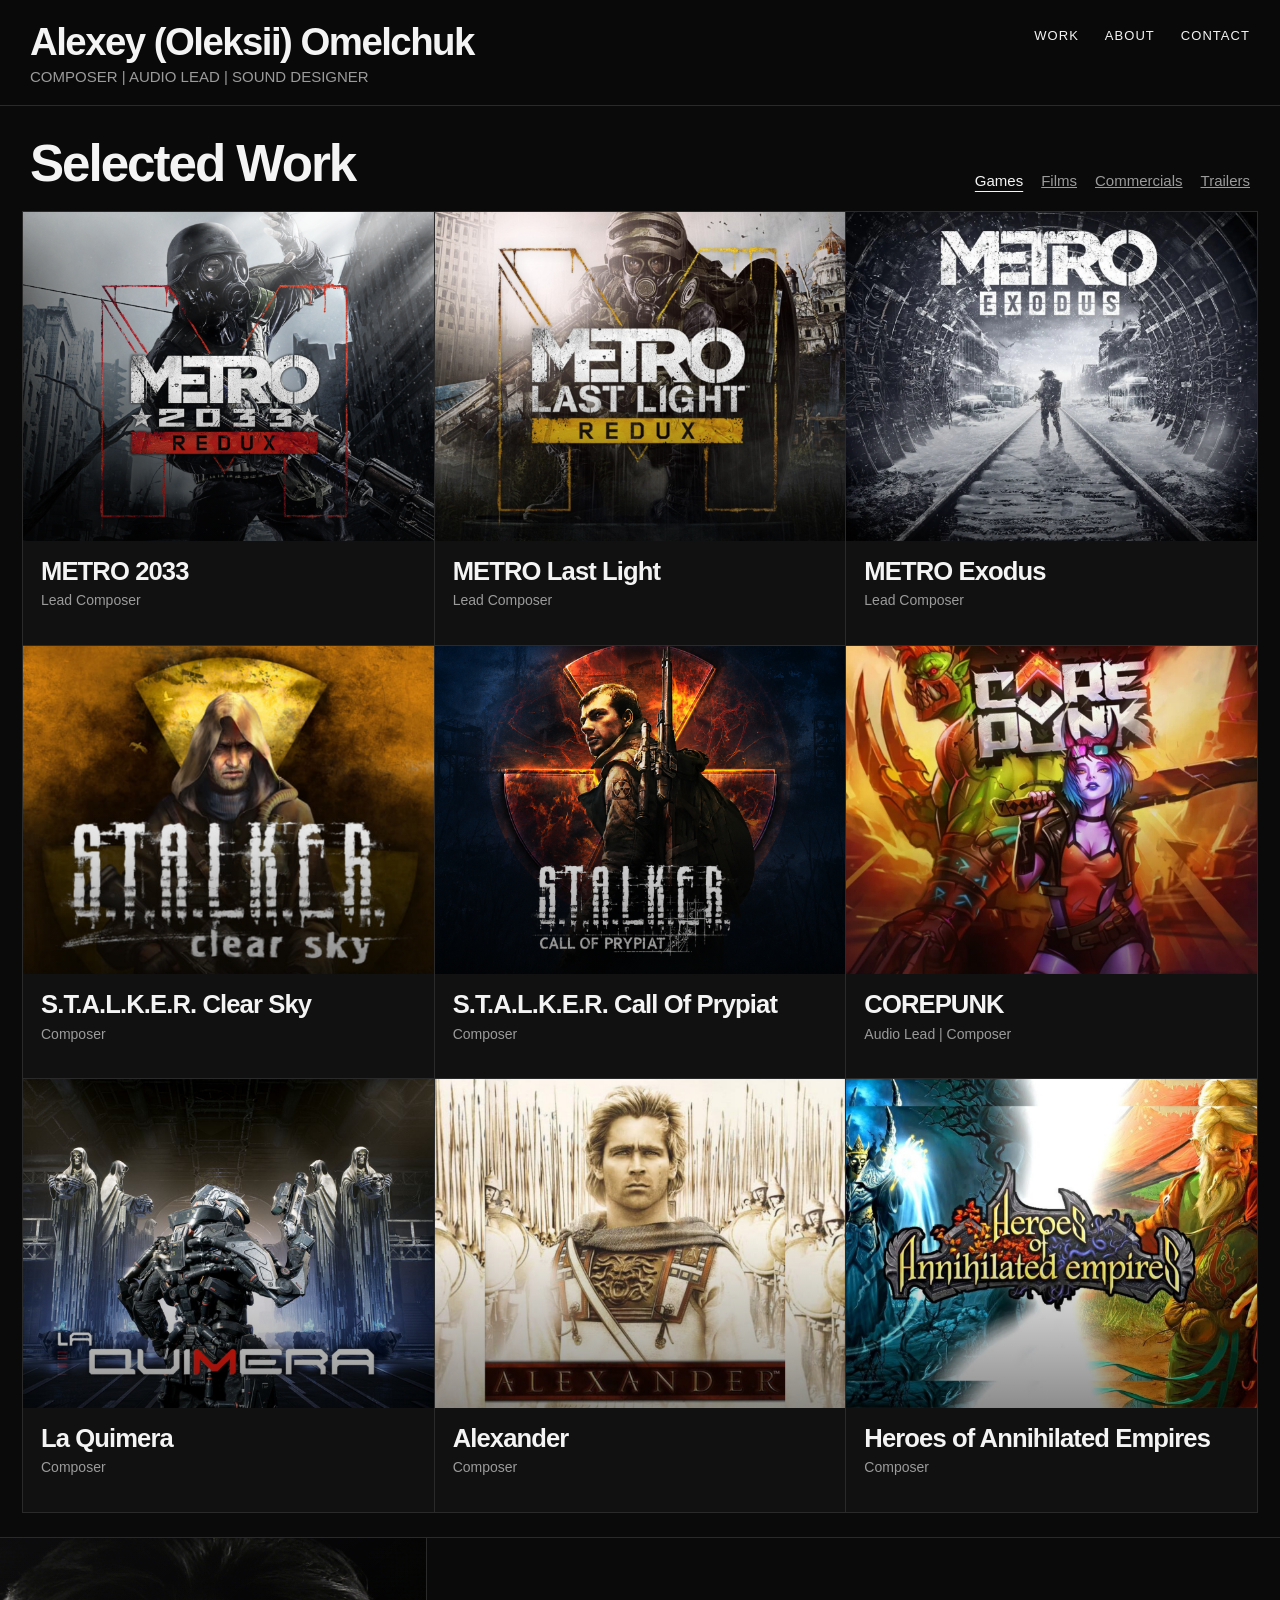
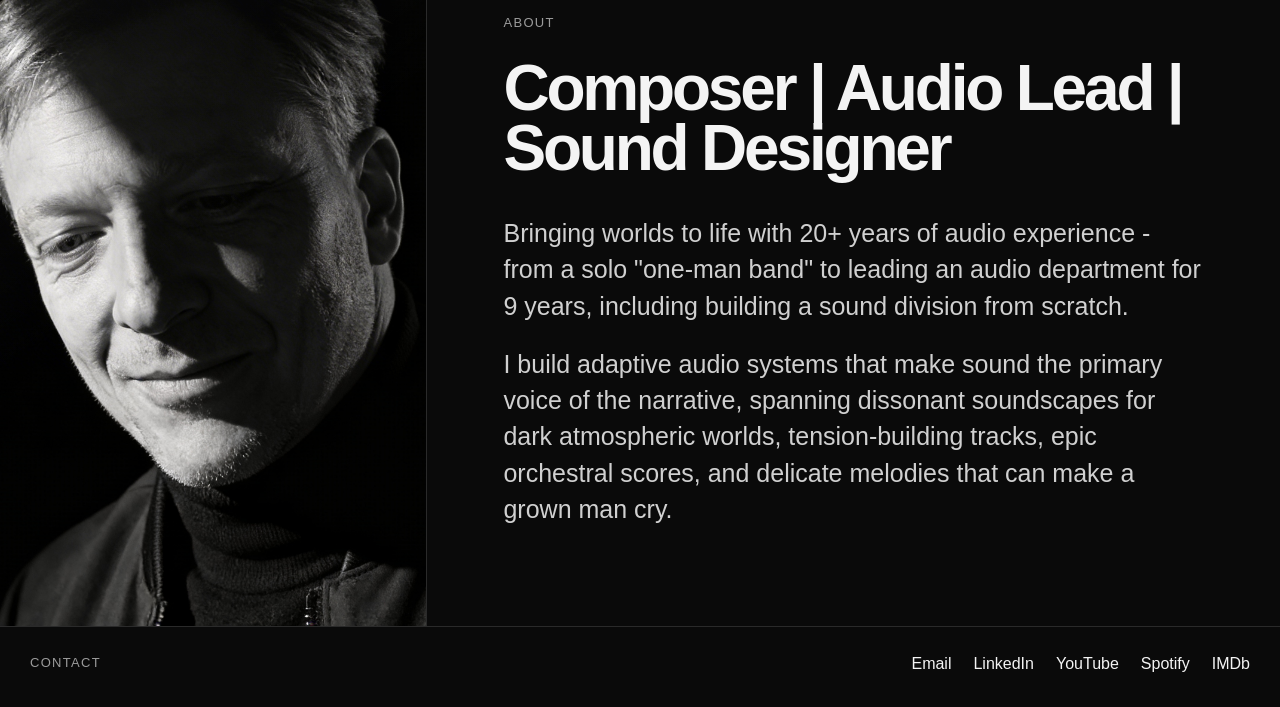
==== index.html @ 2b86ed0e "Update index.html" ====
<!DOCTYPE html>
<html lang="en">
<head>
  <meta charset="UTF-8">
  <meta name="viewport" content="width=device-width, initial-scale=1.0">
  <title>Alexey (Oleksii) Omelchuk — Composer</title>
  <link rel="stylesheet" href="styles.css">
</head>
<body>
<header class="site-header">
  <div class="identity">
    <a class="name" href="#top">Alexey (Oleksii) Omelchuk</a>
    <p>COMPOSER | AUDIO LEAD | SOUND DESIGNER</p>
  </div>
  <nav class="main-nav">
    <a href="#work">Work</a><a href="#about">About</a><a href="#contact">Contact</a>
  </nav>
</header>

<main id="top">
<section class="work" id="work">
  <div class="section-head">
    <h1>Selected Work</h1>
   <div class="filters">
  <a class="filter is-active" href="index.html">Games</a>
  <a class="filter" href="films.html">Films</a>
  <a class="filter" href="commercials.html">Commercials</a>
  <a class="filter" href="trailers.html">Trailers</a>
</div>
  </div>

  <div class="project-grid">
    <button class="project-card video-card" type="button" data-category="games" data-video="3hlO99K44oY"><div class="project-art art-1"><span class="play-mark">▶</span></div><div class="project-meta"><h2>METRO 2033</h2><p>Lead Composer</p></div></button>
    <button class="project-card video-card" type="button" data-category="games" data-video="YyEOfoda1So"><div class="project-art art-2"><span class="play-mark">▶</span></div><div class="project-meta"><h2>METRO Last Light</h2><p>Lead Composer</p></div></button>
    <button class="project-card video-card" type="button" data-category="games" data-video="tjPLtwIozkc"><div class="project-art art-3"><span class="play-mark">▶</span></div><div class="project-meta"><h2>METRO Exodus</h2><p>Lead Composer</p></div></button>
    <button class="project-card video-card" type="button" data-category="games" data-video="FgTR0EwJn00"><div class="project-art art-4"><span class="play-mark">▶</span></div><div class="project-meta"><h2>S.T.A.L.K.E.R. Clear Sky</h2><p>Composer</p></div></button>
    <button class="project-card video-card" type="button" data-category="games" data-video="yQzNqP3HYoQ"><div class="project-art art-5"><span class="play-mark">▶</span></div><div class="project-meta"><h2>S.T.A.L.K.E.R. Call Of Prypiat</h2><p>Composer</p></div></button>
    <button class="project-card video-card" type="button" data-category="games" data-video="a_Zj0c9-MGQ"><div class="project-art art-6"><span class="play-mark">▶</span></div><div class="project-meta"><h2>COREPUNK</h2><p>Audio Lead | Composer</p></div></button>
    <button class="project-card video-card" type="button" data-category="games" data-video="pVF-6ip4LZs"><div class="project-art art-7"><span class="play-mark">▶</span></div><div class="project-meta"><h2>La Quimera</h2><p>Composer</p></div></button>
    <button class="project-card video-card" type="button" data-category="games" data-video="s4vAnT-psx4"><div class="project-art art-8"><span class="play-mark">▶</span></div><div class="project-meta"><h2>Alexander</h2><p>Composer</p></div></button>
    <button class="project-card video-card" type="button" data-category="games" data-video="zLcooog0SEw"><div class="project-art art-9"><span class="play-mark">▶</span></div><div class="project-meta"><h2>Heroes of Annihilated Empires</h2><p>Composer</p></div></button>

  <article class="project-card video-card is-hidden"
         data-category="films"
         data-video="1218869571"
         data-platform="vimeo">
  <div class="project-art art-film">
    <span class="play-mark">▶</span>
  </div>
  <div class="project-meta">
    <h2>Film 1</h2>
    <p>Music</p>
  </div>
</article>

<article class="project-card video-card is-hidden"
         data-category="films"
         data-video="1218852088"
         data-platform="vimeo">
  <div class="project-art art-film">
    <span class="play-mark">▶</span>
  </div>
  <div class="project-meta">
    <h2>Film 2</h2>
    <p>Music</p>
  </div>
</article>
<article class="project-card is-hidden" data-category="films">
  <div class="project-art art-film"></div>
  <div class="project-meta">
    <h2>Film 3</h2>
    <p>Music</p>
  </div>
</article>
    <div class="commercial-grid is-hidden" data-category="commercials">
<article class="commercial-card video-card"
         data-video="1217275455"
         data-platform="vimeo">
  <div class="project-art commercial-art-1">
    <span class="play-mark">▶</span>
  </div>
  <div class="project-meta"><h2>Samsung Ad Wash</h2><p>Music</p></div>
</article>

<article class="commercial-card video-card"
         data-video="1217243130"
         data-platform="vimeo">
  <div class="project-art commercial-art-2">
    <span class="play-mark">▶</span>
  </div>
  <div class="project-meta"><h2>Exotic Premium</h2><p>Music</p></div>
</article>

<article class="commercial-card video-card"
         data-video="1217250801"
         data-platform="vimeo">
  <div class="project-art commercial-art-3">
    <span class="play-mark">▶</span>
  </div>
  <div class="project-meta"><h2>Svitoch</h2><p>Music</p></div>
</article>

<article class="commercial-card video-card"
         data-video="1217247307"
         data-platform="vimeo">
  <div class="project-art commercial-art-4">
    <span class="play-mark">▶</span>
  </div>
  <div class="project-meta"><h2>Oxi Clean</h2><p>Music</p></div>
</article>

<article class="commercial-card video-card"
         data-video="1217256541"
         data-platform="vimeo">
  <div class="project-art commercial-art-5">
    <span class="play-mark">▶</span>
  </div>
  <div class="project-meta"><h2>Samsung Galaxy A 50</h2><p>Music</p></div>
</article>

<article class="commercial-card video-card"
         data-video="1217115205"
         data-platform="vimeo">
  <div class="project-art commercial-art-6">
    <span class="play-mark">▶</span>
  </div>
  <div class="project-meta"><h2>lifecell 4 Unlims</h2><p>Music</p></div>
</article>

<article class="commercial-card video-card"
         data-video="1217237830"
         data-platform="vimeo">
  <div class="project-art commercial-art-7">
    <span class="play-mark">▶</span>
  </div>
  <div class="project-meta"><h2>Bodo Wow</h2><p>Music</p></div>
</article>

<article class="commercial-card video-card"
         data-video="1217241509"
         data-platform="vimeo">
  <div class="project-art commercial-art-8">
    <span class="play-mark">▶</span>
  </div>
  <div class="project-meta"><h2>Engen & Wimpy</h2><p>Music</p></div>
</article>

<article class="commercial-card video-card"
         data-video="1217267365"
         data-platform="vimeo">
  <div class="project-art commercial-art-9">
    <span class="play-mark">▶</span>
  </div>
  <div class="project-meta"><h2>Volia Cine Plus - Legend</h2><p>Music</p></div>
</article>

<article class="commercial-card video-card"
         data-video="1217279513"
         data-platform="vimeo">
  <div class="project-art commercial-art-10">
    <span class="play-mark">▶</span>
  </div>
  <div class="project-meta"><h2>McDonalds - Best inside</h2><p>Music</p></div>
</article>

<article class="commercial-card video-card"
         data-video="1217311500"
         data-platform="vimeo">
  <div class="project-art commercial-art-11">
    <span class="play-mark">▶</span>
  </div>
  <div class="project-meta"><h2>NovaPay</h2><p>Audio UX</p></div>
</article>

<article class="commercial-card video-card"
         data-video="1217111964"
         data-platform="vimeo">
  <div class="project-art commercial-art-12">
    <span class="play-mark">▶</span>
  </div>
  <div class="project-meta"><h2>Kronenburg 1664</h2><p>Music</p></div>
</article>

<article class="commercial-card video-card"
         data-video="1217102984"
         data-platform="vimeo">
  <div class="project-art commercial-art-13">
    <span class="play-mark">▶</span>
  </div>
  <div class="project-meta"><h2>Khlibnyi Dar - For those who turn the Earth</h2><p>Music</p></div>
</article>

<article class="commercial-card video-card"
         data-video="1217254048"
         data-platform="vimeo">
  <div class="project-art commercial-art-14">
    <span class="play-mark">▶</span>
  </div>
  <div class="project-meta"><h2>Yavora</h2><p>Music</p></div>
</article>

<article class="commercial-card video-card"
         data-video="1217441098"
         data-platform="vimeo">
  <div class="project-art commercial-art-15">
    <span class="play-mark">▶</span>
  </div>
  <div class="project-meta"><h2>Dunlop - Take the road</h2><p>Music</p>
  </div>
</article>

<article class="commercial-card video-card"
         data-video="1217293649"
         data-platform="vimeo">
  <div class="project-art commercial-art-16">
    <span class="play-mark">▶</span>
  </div>
  <div class="project-meta"><h2>Le Blance</h2><p>Music</p></div>
</article>
</div>
  </div>
</section>
<section class="about" id="about">
  <div class="portrait-placeholder"></div>
  <div class="about-copy">
    <p class="kicker">About</p>
    <h2>Composer | Audio Lead | Sound Designer</h2>
    <p>Bringing worlds to life with 20+ years of audio experience - from a solo "one-man band" to leading an audio department for 9 years, including building a sound division from scratch.</p>
    <p>I build adaptive audio systems that make sound the primary voice of the narrative, spanning dissonant soundscapes for dark atmospheric worlds, tension-building tracks, epic orchestral scores, and delicate melodies that can make a grown man cry.</p>
  </div>
</section>
</main>

<footer id="contact">
  <p>Contact</p>
  <div class="contact-links">
    <a href="mailto:alexeyomelchuk.music@gmail.com">Email</a>
    <a href="https://www.linkedin.com/in/oleksii-omelchuk" target="_blank" rel="noopener noreferrer">LinkedIn</a>
    <a href="https://www.youtube.com/@AlexeyOmelchuk" target="_blank" rel="noopener noreferrer">YouTube</a>
    <a href="#">Spotify</a>
    <a href="https://www.imdb.com/name/nm3913658/" target="_blank" rel="noopener noreferrer">IMDb</a>
  </div>
</footer>

<div class="video-modal" id="videoModal" aria-hidden="true">
  <div class="video-modal__backdrop" data-close-video></div>
  <div class="video-modal__dialog">
    <button class="video-modal__close" type="button" data-close-video>×</button>
    <div class="video-modal__frame">
      <iframe id="videoFrame" src="" title="YouTube video player" allow="autoplay; encrypted-media; picture-in-picture" allowfullscreen></iframe>
    </div>
  </div>
</div>

<script src="script.js"></script>
</body>
</html>
---- styles.css ----
:root{--bg:#0a0a0a;--panel:#111;--text:#f4f4f4;--muted:#9b9b9b;--line:#2a2a2a}*{box-sizing:border-box}html{scroll-behavior:smooth}body{margin:0;background:var(--bg);color:var(--text);font-family:Arial,Helvetica,sans-serif}body.modal-open{overflow:hidden}a{color:inherit}.site-header{position:sticky;top:0;z-index:20;display:flex;justify-content:space-between;align-items:flex-start;gap:32px;padding:24px 30px 20px;background:rgba(10,10,10,.92);border-bottom:1px solid var(--line);backdrop-filter:blur(10px)}.identity p{margin:3px 0 0;color:var(--muted);font-size:15px}.name{display:inline-block;margin-bottom:5px;text-decoration:none;font-size:clamp(24px,3vw,42px);line-height:.95;font-weight:700;letter-spacing:-.04em}.main-nav{display:flex;gap:26px;padding-top:4px}.main-nav a{text-decoration:none;text-transform:uppercase;font-size:13px;letter-spacing:.08em}.main-nav a:hover,.main-nav a:focus-visible{text-decoration:underline;text-underline-offset:5px}.work{padding:34px 22px 24px}.section-head{display:flex;justify-content:space-between;align-items:end;gap:24px;margin:0 8px 22px}.section-head h1{margin:0;font-size:clamp(30px,4vw,56px);line-height:.95;letter-spacing:-.04em}.filters{display:flex;gap:18px;flex-wrap:wrap}.filter{padding:0;border:0;background:none;color:var(--muted);font:inherit;font-size:15px;cursor:pointer}.filter:hover,.filter:focus-visible,.filter.is-active{color:var(--text);text-decoration:underline;text-underline-offset:5px}.project-grid{display:grid;grid-template-columns:repeat(3,minmax(0,1fr));border-top:1px solid var(--line);border-left:1px solid var(--line)}.project-card{display:block;width:100%;min-width:0;padding:0;border-top:0;border-left:0;border-right:1px solid var(--line);border-bottom:1px solid var(--line);background:var(--panel);color:inherit;text-align:left;font:inherit;text-decoration:none;transition:transform .18s ease;cursor:pointer}.project-card:hover{transform:translateY(-3px)}.project-card.is-hidden{display:none}.project-art{aspect-ratio:5/4;position:relative;overflow:hidden}.project-art::after{content:"";position:absolute;inset:0;background:linear-gradient(to top,rgba(0,0,0,.45),transparent 55%)}.play-mark{position:absolute;z-index:2;left:50%;top:50%;transform:translate(-50%,-50%);display:grid;place-items:center;width:64px;height:64px;border:1px solid rgba(255,255,255,.7);border-radius:50%;background:rgba(0,0,0,.45);font-size:24px;padding-left:4px;opacity:0;transition:.18s ease}.video-card:hover .play-mark,.video-card:focus-visible .play-mark{opacity:1;transform:translate(-50%,-50%) scale(1.05)}.art-1{background:url("images/Metro 2033.png") center/cover no-repeat}.art-2{background:url("images/Metro Last Light.png") center/cover no-repeat}.art-3{background:url("images/Metro Exodus.png") center/cover no-repeat}.art-4{background:url("images/S.T.A.L.K.E.R. Clear Sky.png") center/cover no-repeat}.art-5{background:url("images/S.T.A.L.K.E.R. Call Of Prypiat.png") center/cover no-repeat}.art-6{background:url("images/Corepunk.png") center/cover no-repeat}.art-7{background:url("images/La Quimera.png") center/cover no-repeat}.art-8{background:url("images/Alexander.png") center/cover no-repeat}.art-9{background:url("images/Heroes of Annihilated empires.png") center/cover no-repeat}.art-film{background:#161616}.art-commercial{background:#131313}.project-meta{min-height:104px;padding:18px 18px 20px}.project-meta h2{margin:0 0 8px;font-size:clamp(20px,2vw,31px);line-height:1;letter-spacing:-.035em}.project-meta p{margin:0;color:var(--muted);font-size:14px}.about{display:grid;grid-template-columns:minmax(260px,.8fr) minmax(0,1.6fr);border-top:1px solid var(--line);border-bottom:1px solid var(--line)}.portrait-placeholder{min-height:520px;border-right:1px solid var(--line);background:linear-gradient(145deg,rgba(255,255,255,.05),transparent 45%),url("images/alexey.jpg") center top/cover no-repeat}.about-copy{padding:clamp(38px,6vw,90px)}.kicker{margin:0 0 28px;color:var(--muted);text-transform:uppercase;letter-spacing:.1em;font-size:13px}.about-copy h2{margin:0 0 36px;font-size:clamp(34px,5vw,70px);line-height:.95;letter-spacing:-.05em}.about-copy p:not(.kicker){max-width:850px;margin:0 0 22px;color:#d0d0d0;font-size:clamp(18px,2vw,25px);line-height:1.45}footer{display:flex;justify-content:space-between;gap:28px;padding:28px 30px 34px}footer p{margin:0;text-transform:uppercase;letter-spacing:.1em;font-size:13px;color:var(--muted)}.contact-links{display:flex;flex-wrap:wrap;gap:22px}.contact-links a{text-decoration:none}.video-modal{position:fixed;inset:0;z-index:100;display:none;align-items:center;justify-content:center;padding:24px}.video-modal.is-open{display:flex}.video-modal__backdrop{position:absolute;inset:0;background:rgba(0,0,0,.88);backdrop-filter:blur(6px)}.video-modal__dialog{position:relative;z-index:1;width:min(1100px,100%)}.video-modal__close{position:absolute;right:-4px;top:-48px;border:0;background:none;color:#fff;font-size:42px;cursor:pointer}.video-modal__frame{position:relative;width:100%;aspect-ratio:16/9;background:#000}.video-modal__frame iframe{position:absolute;inset:0;width:100%;height:100%;border:0}@media(max-width:900px){.project-grid{grid-template-columns:repeat(2,minmax(0,1fr))}.about{grid-template-columns:1fr}.portrait-placeholder{min-height:420px;border-right:0;border-bottom:1px solid var(--line)}}@media(max-width:640px){.site-header{position:static;flex-direction:column;padding:20px}.main-nav{width:100%;justify-content:space-between}.section-head{align-items:flex-start;flex-direction:column}.project-grid{grid-template-columns:1fr}.work{padding-inline:14px}.play-mark{opacity:1;width:54px;height:54px;font-size:20px}footer{flex-direction:column;padding-inline:20px}}.commercial-grid {
  grid-column: 1 / -1;
  display: grid;
  grid-template-columns: repeat(4, minmax(0, 1fr));
  width: 100%;
  border-left: 1px solid var(--line);
  border-top: 1px solid var(--line);
}

.commercial-grid.is-hidden {
  display: none;
}

.commercial-card {
  min-width: 0;
  border-right: 1px solid var(--line);
  border-bottom: 1px solid var(--line);
  background: var(--panel);
}

.commercial-card .project-art {
  aspect-ratio: 16 / 9;
}

.commercial-card .project-meta {
  min-height: 78px;
  padding: 13px 14px 15px;
}

.commercial-card .project-meta h2 {
  margin: 0 0 6px;
  font-size: 18px;
}

.commercial-card .project-meta p {
  font-size: 13px;
}

@media (max-width: 900px) {
  .commercial-grid {
    grid-template-columns: repeat(2, minmax(0, 1fr));
  }
}

@media (max-width: 640px) {
  .commercial-grid {
    grid-template-columns: 1fr;
  }
}
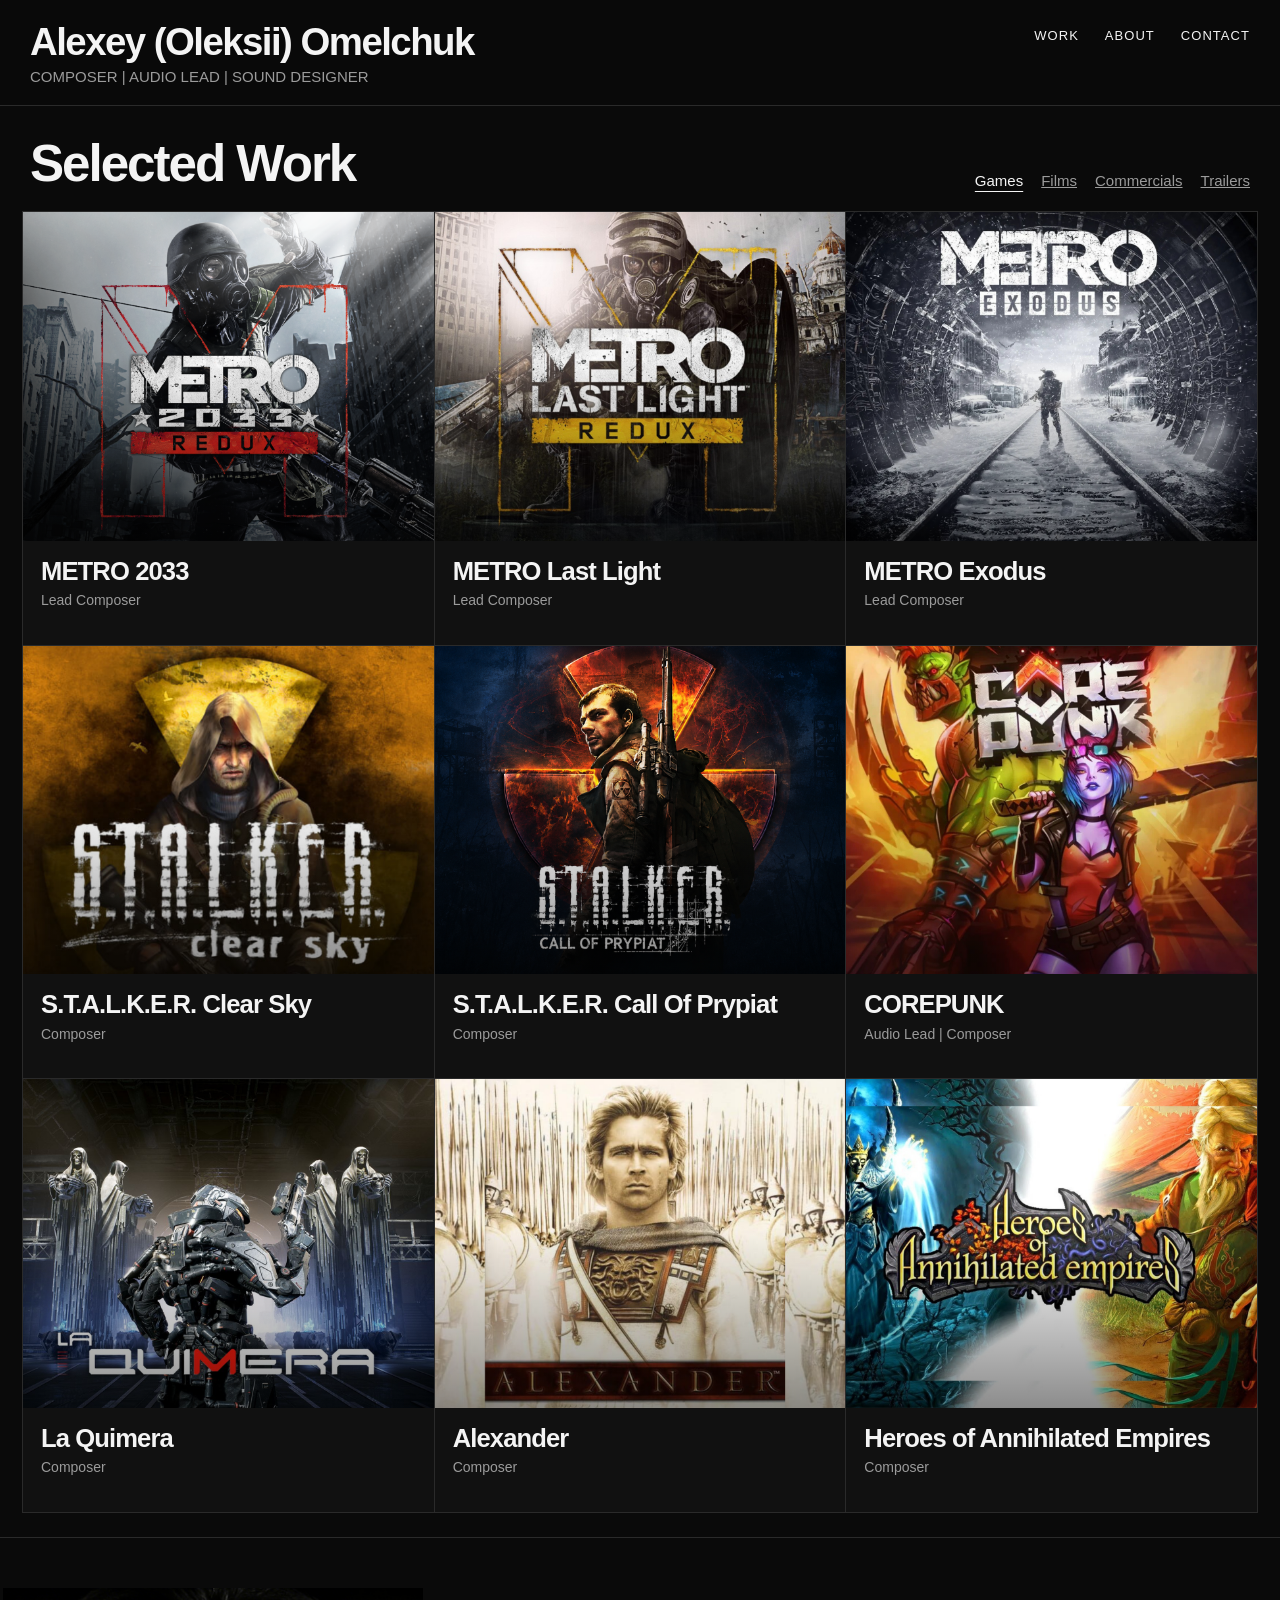
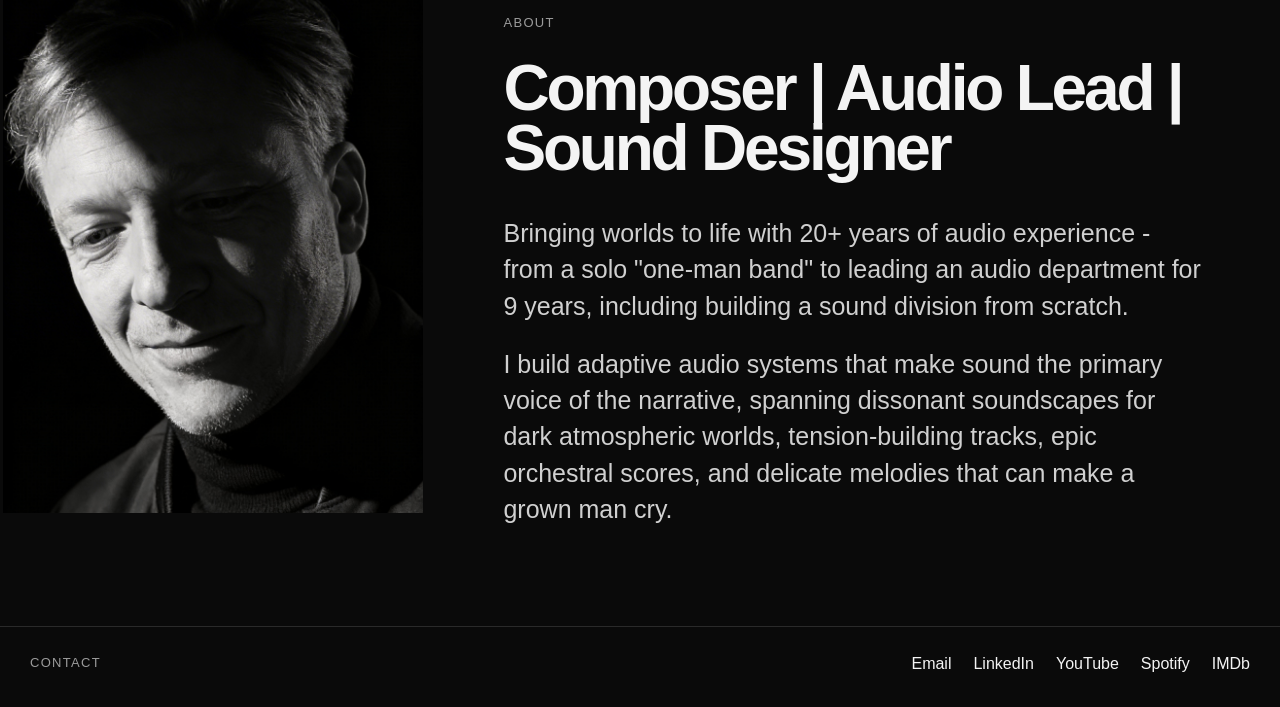
==== commit e4f74bd6: "Update contact link to point to contact.html" ====
--- a/index.html
+++ b/index.html
@@ -13,7 +13,7 @@
     <p>COMPOSER | AUDIO LEAD | SOUND DESIGNER</p>
   </div>
   <nav class="main-nav">
-    <a href="#work">Work</a><a href="#about">About</a><a href="#contact">Contact</a>
+    <a href="#work">Work</a><a href="#about">About</a><a href="contact.html">Contact</a>
   </nav>
 </header>
 
--- a/styles.css
+++ b/styles.css
@@ -1,4 +1,12 @@
-:root{--bg:#0a0a0a;--panel:#111;--text:#f4f4f4;--muted:#9b9b9b;--line:#2a2a2a}*{box-sizing:border-box}html{scroll-behavior:smooth}body{margin:0;background:var(--bg);color:var(--text);font-family:Arial,Helvetica,sans-serif}body.modal-open{overflow:hidden}a{color:inherit}.site-header{position:sticky;top:0;z-index:20;display:flex;justify-content:space-between;align-items:flex-start;gap:32px;padding:24px 30px 20px;background:rgba(10,10,10,.92);border-bottom:1px solid var(--line);backdrop-filter:blur(10px)}.identity p{margin:3px 0 0;color:var(--muted);font-size:15px}.name{display:inline-block;margin-bottom:5px;text-decoration:none;font-size:clamp(24px,3vw,42px);line-height:.95;font-weight:700;letter-spacing:-.04em}.main-nav{display:flex;gap:26px;padding-top:4px}.main-nav a{text-decoration:none;text-transform:uppercase;font-size:13px;letter-spacing:.08em}.main-nav a:hover,.main-nav a:focus-visible{text-decoration:underline;text-underline-offset:5px}.work{padding:34px 22px 24px}.section-head{display:flex;justify-content:space-between;align-items:end;gap:24px;margin:0 8px 22px}.section-head h1{margin:0;font-size:clamp(30px,4vw,56px);line-height:.95;letter-spacing:-.04em}.filters{display:flex;gap:18px;flex-wrap:wrap}.filter{padding:0;border:0;background:none;color:var(--muted);font:inherit;font-size:15px;cursor:pointer}.filter:hover,.filter:focus-visible,.filter.is-active{color:var(--text);text-decoration:underline;text-underline-offset:5px}.project-grid{display:grid;grid-template-columns:repeat(3,minmax(0,1fr));border-top:1px solid var(--line);border-left:1px solid var(--line)}.project-card{display:block;width:100%;min-width:0;padding:0;border-top:0;border-left:0;border-right:1px solid var(--line);border-bottom:1px solid var(--line);background:var(--panel);color:inherit;text-align:left;font:inherit;text-decoration:none;transition:transform .18s ease;cursor:pointer}.project-card:hover{transform:translateY(-3px)}.project-card.is-hidden{display:none}.project-art{aspect-ratio:5/4;position:relative;overflow:hidden}.project-art::after{content:"";position:absolute;inset:0;background:linear-gradient(to top,rgba(0,0,0,.45),transparent 55%)}.play-mark{position:absolute;z-index:2;left:50%;top:50%;transform:translate(-50%,-50%);display:grid;place-items:center;width:64px;height:64px;border:1px solid rgba(255,255,255,.7);border-radius:50%;background:rgba(0,0,0,.45);font-size:24px;padding-left:4px;opacity:0;transition:.18s ease}.video-card:hover .play-mark,.video-card:focus-visible .play-mark{opacity:1;transform:translate(-50%,-50%) scale(1.05)}.art-1{background:url("images/Metro 2033.png") center/cover no-repeat}.art-2{background:url("images/Metro Last Light.png") center/cover no-repeat}.art-3{background:url("images/Metro Exodus.png") center/cover no-repeat}.art-4{background:url("images/S.T.A.L.K.E.R. Clear Sky.png") center/cover no-repeat}.art-5{background:url("images/S.T.A.L.K.E.R. Call Of Prypiat.png") center/cover no-repeat}.art-6{background:url("images/Corepunk.png") center/cover no-repeat}.art-7{background:url("images/La Quimera.png") center/cover no-repeat}.art-8{background:url("images/Alexander.png") center/cover no-repeat}.art-9{background:url("images/Heroes of Annihilated empires.png") center/cover no-repeat}.art-film{background:#161616}.art-commercial{background:#131313}.project-meta{min-height:104px;padding:18px 18px 20px}.project-meta h2{margin:0 0 8px;font-size:clamp(20px,2vw,31px);line-height:1;letter-spacing:-.035em}.project-meta p{margin:0;color:var(--muted);font-size:14px}.about{display:grid;grid-template-columns:minmax(260px,.8fr) minmax(0,1.6fr);border-top:1px solid var(--line);border-bottom:1px solid var(--line)}.portrait-placeholder{min-height:520px;border-right:1px solid var(--line);background:linear-gradient(145deg,rgba(255,255,255,.05),transparent 45%),url("images/alexey.jpg") center top/cover no-repeat}.about-copy{padding:clamp(38px,6vw,90px)}.kicker{margin:0 0 28px;color:var(--muted);text-transform:uppercase;letter-spacing:.1em;font-size:13px}.about-copy h2{margin:0 0 36px;font-size:clamp(34px,5vw,70px);line-height:.95;letter-spacing:-.05em}.about-copy p:not(.kicker){max-width:850px;margin:0 0 22px;color:#d0d0d0;font-size:clamp(18px,2vw,25px);line-height:1.45}footer{display:flex;justify-content:space-between;gap:28px;padding:28px 30px 34px}footer p{margin:0;text-transform:uppercase;letter-spacing:.1em;font-size:13px;color:var(--muted)}.contact-links{display:flex;flex-wrap:wrap;gap:22px}.contact-links a{text-decoration:none}.video-modal{position:fixed;inset:0;z-index:100;display:none;align-items:center;justify-content:center;padding:24px}.video-modal.is-open{display:flex}.video-modal__backdrop{position:absolute;inset:0;background:rgba(0,0,0,.88);backdrop-filter:blur(6px)}.video-modal__dialog{position:relative;z-index:1;width:min(1100px,100%)}.video-modal__close{position:absolute;right:-4px;top:-48px;border:0;background:none;color:#fff;font-size:42px;cursor:pointer}.video-modal__frame{position:relative;width:100%;aspect-ratio:16/9;background:#000}.video-modal__frame iframe{position:absolute;inset:0;width:100%;height:100%;border:0}@media(max-width:900px){.project-grid{grid-template-columns:repeat(2,minmax(0,1fr))}.about{grid-template-columns:1fr}.portrait-placeholder{min-height:420px;border-right:0;border-bottom:1px solid var(--line)}}@media(max-width:640px){.site-header{position:static;flex-direction:column;padding:20px}.main-nav{width:100%;justify-content:space-between}.section-head{align-items:flex-start;flex-direction:column}.project-grid{grid-template-columns:1fr}.work{padding-inline:14px}.play-mark{opacity:1;width:54px;height:54px;font-size:20px}footer{flex-direction:column;padding-inline:20px}}.commercial-grid {
+:root{--bg:#0a0a0a;--panel:#111;--text:#f4f4f4;--muted:#9b9b9b;--line:#2a2a2a}*{box-sizing:border-box}html{scroll-behavior:smooth}body{margin:0;background:var(--bg);color:var(--text);font-family:Arial,Helvetica,sans-serif}body.modal-open{overflow:hidden}a{color:inherit}.site-header{position:sticky;top:0;z-index:20;display:flex;justify-content:space-between;align-items:flex-start;gap:32px;padding:24px 30px 20px;background:rgba(10,10,10,.92);border-bottom:1px solid var(--line);backdrop-filter:blur(10px)}.identity p{margin:3px 0 0;color:var(--muted);font-size:15px}.name{display:inline-block;margin-bottom:5px;text-decoration:none;font-size:clamp(24px,3vw,42px);line-height:.95;font-weight:700;letter-spacing:-.04em}.main-nav{display:flex;gap:26px;padding-top:4px}.main-nav a{text-decoration:none;text-transform:uppercase;font-size:13px;letter-spacing:.08em}.main-nav a:hover,.main-nav a:focus-visible{text-decoration:underline;text-underline-offset:5px}.work{padding:34px 22px 24px}.section-head{display:flex;justify-content:space-between;align-items:end;gap:24px;margin:0 8px 22px}.section-head h1{margin:0;font-size:clamp(30px,4vw,56px);line-height:.95;letter-spacing:-.04em}.filters{display:flex;gap:18px;flex-wrap:wrap}.filter{padding:0;border:0;background:none;color:var(--muted);font:inherit;font-size:15px;cursor:pointer}.filter:hover,.filter:focus-visible,.filter.is-active{color:var(--text);text-decoration:underline;text-underline-offset:5px}.project-grid{display:grid;grid-template-columns:repeat(3,minmax(0,1fr));border-top:1px solid var(--line);border-left:1px solid var(--line)}.project-card{display:block;width:100%;min-width:0;padding:0;border-top:0;border-left:0;border-right:1px solid var(--line);border-bottom:1px solid var(--line);background:var(--panel);color:inherit;text-align:left;font:inherit;text-decoration:none;transition:transform .18s ease;cursor:pointer}.project-card:hover{transform:translateY(-3px)}.project-card.is-hidden{display:none}.project-art{aspect-ratio:5/4;position:relative;overflow:hidden}.project-art::after{content:"";position:absolute;inset:0;background:linear-gradient(to top,rgba(0,0,0,.45),transparent 55%)}.play-mark{position:absolute;z-index:2;left:50%;top:50%;transform:translate(-50%,-50%);display:grid;place-items:center;width:64px;height:64px;border:1px solid rgba(255,255,255,.7);border-radius:50%;background:rgba(0,0,0,.45);font-size:24px;padding-left:4px;opacity:0;transition:.18s ease}.video-card:hover .play-mark,.video-card:focus-visible .play-mark{opacity:1;transform:translate(-50%,-50%) scale(1.05)}.art-1{background:url("images/Metro 2033.png") center/cover no-repeat}.art-2{background:url("images/Metro Last Light.png") center/cover no-repeat}.art-3{background:url("images/Metro Exodus.png") center/cover no-repeat}.art-4{background:url("images/S.T.A.L.K.E.R. Clear Sky.png") center/cover no-repeat}.art-5{background:url("images/S.T.A.L.K.E.R. Call Of Prypiat.png") center/cover no-repeat}.art-6{background:url("images/Corepunk.png") center/cover no-repeat}.art-7{background:url("images/La Quimera.png") center/cover no-repeat}.art-8{background:url("images/Alexander.png") center/cover no-repeat}.art-9{background:url("images/Heroes of Annihilated empires.png") center/cover no-repeat}.art-film{background:#161616}.art-commercial{background:#131313}.project-meta{min-height:104px;padding:18px 18px 20px}.project-meta h2{margin:0 0 8px;font-size:clamp(20px,2vw,31px);line-height:1;letter-spacing:-.035em}.project-meta p{margin:0;color:var(--muted);font-size:14px}.about{display:grid;grid-template-columns:minmax(260px,.8fr) minmax(0,1.6fr);border-top:1px solid var(--line);border-bottom:1px solid var(--line)}
+.portrait-placeholder {
+  width: min(420px, 100%);
+  aspect-ratio: 4 / 5;
+  min-height: 0;
+  margin: 50px auto;
+  border-right: 0;
+  background: url("images/alexey.jpg") center top / cover no-repeat;}
+.about-copy{padding:clamp(38px,6vw,90px)}.kicker{margin:0 0 28px;color:var(--muted);text-transform:uppercase;letter-spacing:.1em;font-size:13px}.about-copy h2{margin:0 0 36px;font-size:clamp(34px,5vw,70px);line-height:.95;letter-spacing:-.05em}.about-copy p:not(.kicker){max-width:850px;margin:0 0 22px;color:#d0d0d0;font-size:clamp(18px,2vw,25px);line-height:1.45}footer{display:flex;justify-content:space-between;gap:28px;padding:28px 30px 34px}footer p{margin:0;text-transform:uppercase;letter-spacing:.1em;font-size:13px;color:var(--muted)}.contact-links{display:flex;flex-wrap:wrap;gap:22px}.contact-links a{text-decoration:none}.video-modal{position:fixed;inset:0;z-index:100;display:none;align-items:center;justify-content:center;padding:24px}.video-modal.is-open{display:flex}.video-modal__backdrop{position:absolute;inset:0;background:rgba(0,0,0,.88);backdrop-filter:blur(6px)}.video-modal__dialog{position:relative;z-index:1;width:min(1100px,100%)}.video-modal__close{position:absolute;right:-4px;top:-48px;border:0;background:none;color:#fff;font-size:42px;cursor:pointer}.video-modal__frame{position:relative;width:100%;aspect-ratio:16/9;background:#000}.video-modal__frame iframe{position:absolute;inset:0;width:100%;height:100%;border:0}@media(max-width:900px){.project-grid{grid-template-columns:repeat(2,minmax(0,1fr))}.about{grid-template-columns:1fr}.portrait-placeholder{min-height:420px;border-right:0;border-bottom:1px solid var(--line)}}@media(max-width:640px){.site-header{position:static;flex-direction:column;padding:20px}.main-nav{width:100%;justify-content:space-between}.section-head{align-items:flex-start;flex-direction:column}.project-grid{grid-template-columns:1fr}.work{padding-inline:14px}.play-mark{opacity:1;width:54px;height:54px;font-size:20px}footer{flex-direction:column;padding-inline:20px}}.commercial-grid {
   grid-column: 1 / -1;
   display: grid;
   grid-template-columns: repeat(4, minmax(0, 1fr));
@@ -47,3 +55,41 @@
     grid-template-columns: 1fr;
   }
 }
+/* TRAILER THUMBNAILS */
+
+.trailer-art-1 {
+  background: url("images/Trailer 1.png") center/cover no-repeat;
+}
+
+.trailer-art-2 {
+  background: url("images/Trailer 2.png") center/cover no-repeat;
+}
+
+.trailer-art-3 {
+  background: url("images/Trailer 3.png") center/cover no-repeat;
+}
+
+.trailer-art-4 {
+  background: url("images/Trailer 4.png") center/cover no-repeat;
+}
+
+.trailer-art-5 {
+  background: url("images/Trailer 5.png") center/cover no-repeat;
+}
+
+.trailer-art-6 {
+  background: url("images/Trailer 6.png") center/cover no-repeat;
+}
+/* FILM THUMBNAILS */
+
+.film-art-1 {
+  background: url("images/film-1-new.png") center/cover no-repeat;
+}
+
+.film-art-2 {
+  background: url("images/film-2-new.png") center/cover no-repeat;
+}
+
+.film-art-3 {
+  background: url("images/film-3.png") center/cover no-repeat;
+}
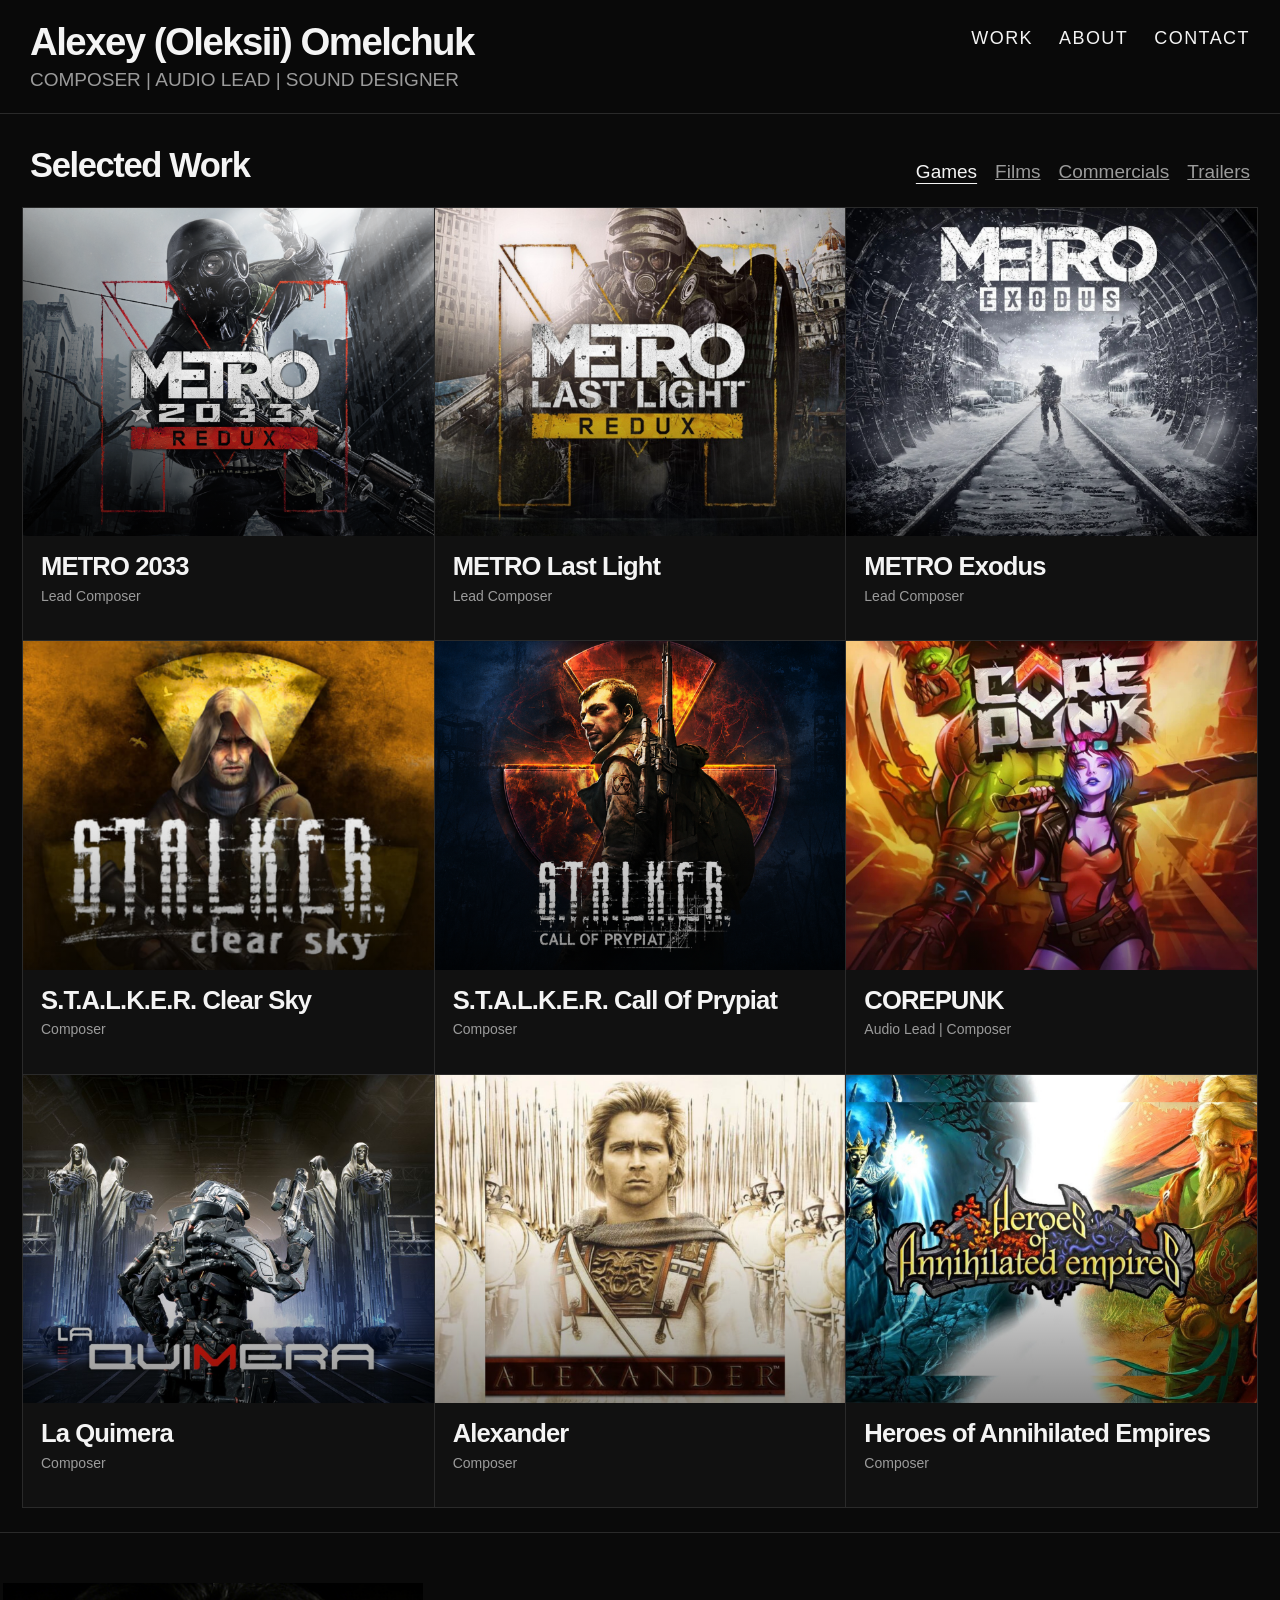
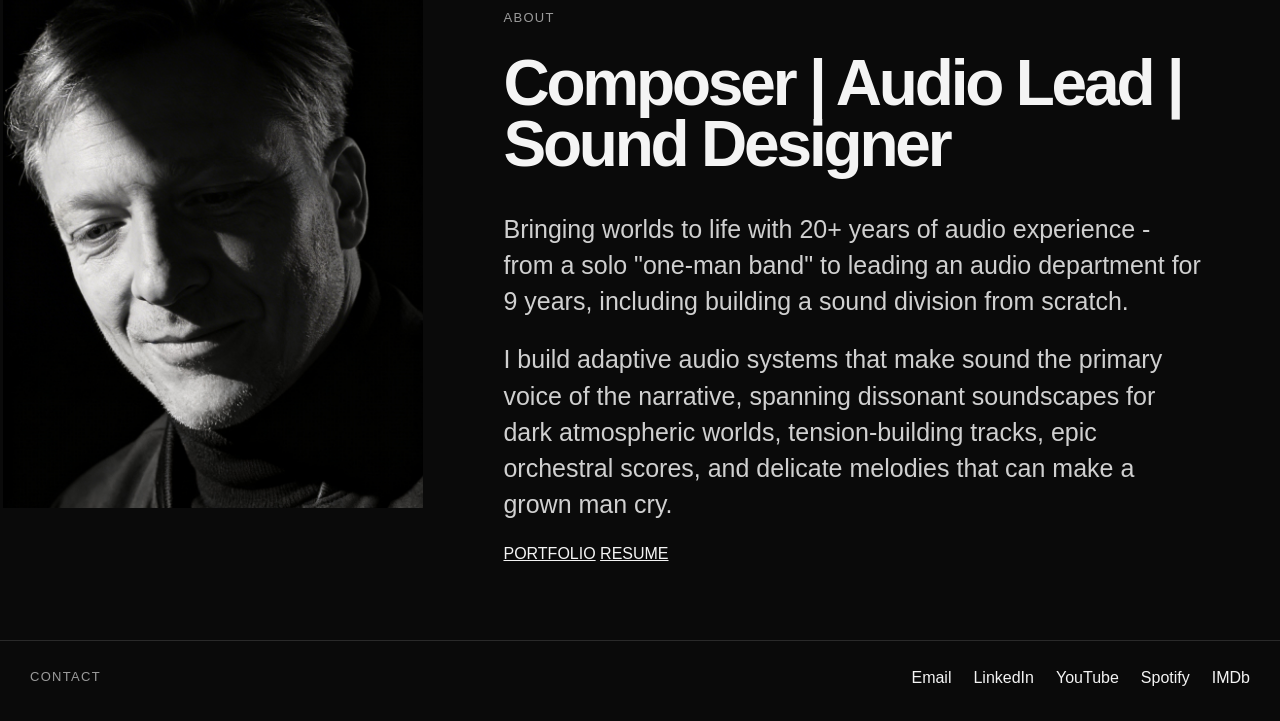
==== commit 1ed4b322: "Update index.html" ====
--- a/index.html
+++ b/index.html
@@ -227,6 +227,10 @@
     <h2>Composer | Audio Lead | Sound Designer</h2>
     <p>Bringing worlds to life with 20+ years of audio experience - from a solo "one-man band" to leading an audio department for 9 years, including building a sound division from scratch.</p>
     <p>I build adaptive audio systems that make sound the primary voice of the narrative, spanning dissonant soundscapes for dark atmospheric worlds, tension-building tracks, epic orchestral scores, and delicate melodies that can make a grown man cry.</p>
+    <div class="about-buttons">
+  <a href="#work" class="about-btn">PORTFOLIO</a>
+  <a href="#" class="about-btn">RESUME</a>
+</div>
   </div>
 </section>
 </main>
--- a/styles.css
+++ b/styles.css
@@ -1,4 +1,4 @@
-:root{--bg:#0a0a0a;--panel:#111;--text:#f4f4f4;--muted:#9b9b9b;--line:#2a2a2a}*{box-sizing:border-box}html{scroll-behavior:smooth}body{margin:0;background:var(--bg);color:var(--text);font-family:Arial,Helvetica,sans-serif}body.modal-open{overflow:hidden}a{color:inherit}.site-header{position:sticky;top:0;z-index:20;display:flex;justify-content:space-between;align-items:flex-start;gap:32px;padding:24px 30px 20px;background:rgba(10,10,10,.92);border-bottom:1px solid var(--line);backdrop-filter:blur(10px)}.identity p{margin:3px 0 0;color:var(--muted);font-size:15px}.name{display:inline-block;margin-bottom:5px;text-decoration:none;font-size:clamp(24px,3vw,42px);line-height:.95;font-weight:700;letter-spacing:-.04em}.main-nav{display:flex;gap:26px;padding-top:4px}.main-nav a{text-decoration:none;text-transform:uppercase;font-size:13px;letter-spacing:.08em}.main-nav a:hover,.main-nav a:focus-visible{text-decoration:underline;text-underline-offset:5px}.work{padding:34px 22px 24px}.section-head{display:flex;justify-content:space-between;align-items:end;gap:24px;margin:0 8px 22px}.section-head h1{margin:0;font-size:clamp(30px,4vw,56px);line-height:.95;letter-spacing:-.04em}.filters{display:flex;gap:18px;flex-wrap:wrap}.filter{padding:0;border:0;background:none;color:var(--muted);font:inherit;font-size:15px;cursor:pointer}.filter:hover,.filter:focus-visible,.filter.is-active{color:var(--text);text-decoration:underline;text-underline-offset:5px}.project-grid{display:grid;grid-template-columns:repeat(3,minmax(0,1fr));border-top:1px solid var(--line);border-left:1px solid var(--line)}.project-card{display:block;width:100%;min-width:0;padding:0;border-top:0;border-left:0;border-right:1px solid var(--line);border-bottom:1px solid var(--line);background:var(--panel);color:inherit;text-align:left;font:inherit;text-decoration:none;transition:transform .18s ease;cursor:pointer}.project-card:hover{transform:translateY(-3px)}.project-card.is-hidden{display:none}.project-art{aspect-ratio:5/4;position:relative;overflow:hidden}.project-art::after{content:"";position:absolute;inset:0;background:linear-gradient(to top,rgba(0,0,0,.45),transparent 55%)}.play-mark{position:absolute;z-index:2;left:50%;top:50%;transform:translate(-50%,-50%);display:grid;place-items:center;width:64px;height:64px;border:1px solid rgba(255,255,255,.7);border-radius:50%;background:rgba(0,0,0,.45);font-size:24px;padding-left:4px;opacity:0;transition:.18s ease}.video-card:hover .play-mark,.video-card:focus-visible .play-mark{opacity:1;transform:translate(-50%,-50%) scale(1.05)}.art-1{background:url("images/Metro 2033.png") center/cover no-repeat}.art-2{background:url("images/Metro Last Light.png") center/cover no-repeat}.art-3{background:url("images/Metro Exodus.png") center/cover no-repeat}.art-4{background:url("images/S.T.A.L.K.E.R. Clear Sky.png") center/cover no-repeat}.art-5{background:url("images/S.T.A.L.K.E.R. Call Of Prypiat.png") center/cover no-repeat}.art-6{background:url("images/Corepunk.png") center/cover no-repeat}.art-7{background:url("images/La Quimera.png") center/cover no-repeat}.art-8{background:url("images/Alexander.png") center/cover no-repeat}.art-9{background:url("images/Heroes of Annihilated empires.png") center/cover no-repeat}.art-film{background:#161616}.art-commercial{background:#131313}.project-meta{min-height:104px;padding:18px 18px 20px}.project-meta h2{margin:0 0 8px;font-size:clamp(20px,2vw,31px);line-height:1;letter-spacing:-.035em}.project-meta p{margin:0;color:var(--muted);font-size:14px}.about{display:grid;grid-template-columns:minmax(260px,.8fr) minmax(0,1.6fr);border-top:1px solid var(--line);border-bottom:1px solid var(--line)}
+:root{--bg:#0a0a0a;--panel:#111;--text:#f4f4f4;--muted:#9b9b9b;--line:#2a2a2a}*{box-sizing:border-box}html{scroll-behavior:smooth}body{margin:0;background:var(--bg);color:var(--text);font-family:Arial,Helvetica,sans-serif;}body.modal-open{overflow:hidden}a{color:inherit}.site-header{position:sticky;top:0;z-index:20;display:flex;justify-content:space-between;align-items:flex-start;gap:32px;padding:24px 30px 20px;background:rgba(10,10,10,.92);border-bottom:1px solid var(--line);backdrop-filter:blur(10px)}.identity p{margin:3px 0 0;color:var(--muted);font-size:15px}.name{display:inline-block;margin-bottom:5px;text-decoration:none;font-size:clamp(24px,3vw,42px);line-height:.95;font-weight:700;letter-spacing:-.04em}.main-nav{display:flex;gap:26px;padding-top:4px}.main-nav a{text-decoration:none;text-transform:uppercase;font-size:13px;letter-spacing:.08em}.main-nav a:hover,.main-nav a:focus-visible{text-decoration:underline;text-underline-offset:5px}.work{padding:34px 22px 24px}.section-head{display:flex;justify-content:space-between;align-items:end;gap:24px;margin:0 8px 22px}.section-head h1{margin:0;font-size:clamp(30px,4vw,56px);line-height:.95;letter-spacing:-.04em}.filters{display:flex;gap:18px;flex-wrap:wrap}.filter{padding:0;border:0;background:none;color:var(--muted);font:inherit;font-size:15px;cursor:pointer}.filter:hover,.filter:focus-visible,.filter.is-active{color:var(--text);text-decoration:underline;text-underline-offset:5px}.project-grid{display:grid;grid-template-columns:repeat(3,minmax(0,1fr));border-top:1px solid var(--line);border-left:1px solid var(--line)}.project-card{display:block;width:100%;min-width:0;padding:0;border-top:0;border-left:0;border-right:1px solid var(--line);border-bottom:1px solid var(--line);background:var(--panel);color:inherit;text-align:left;font:inherit;text-decoration:none;transition:transform .18s ease;cursor:pointer}.project-card:hover{transform:translateY(-3px)}.project-card.is-hidden{display:none}.project-art{aspect-ratio:5/4;position:relative;overflow:hidden}.project-art::after{content:"";position:absolute;inset:0;background:linear-gradient(to top,rgba(0,0,0,.45),transparent 55%)}.play-mark{position:absolute;z-index:2;left:50%;top:50%;transform:translate(-50%,-50%);display:grid;place-items:center;width:64px;height:64px;border:1px solid rgba(255,255,255,.7);border-radius:50%;background:rgba(0,0,0,.45);font-size:24px;padding-left:4px;opacity:0;transition:.18s ease}.video-card:hover .play-mark,.video-card:focus-visible .play-mark{opacity:1;transform:translate(-50%,-50%) scale(1.05)}.art-1{background:url("images/Metro 2033.png") center/cover no-repeat}.art-2{background:url("images/Metro Last Light.png") center/cover no-repeat}.art-3{background:url("images/Metro Exodus.png") center/cover no-repeat}.art-4{background:url("images/S.T.A.L.K.E.R. Clear Sky.png") center/cover no-repeat}.art-5{background:url("images/S.T.A.L.K.E.R. Call Of Prypiat.png") center/cover no-repeat}.art-6{background:url("images/Corepunk.png") center/cover no-repeat}.art-7{background:url("images/La Quimera.png") center/cover no-repeat}.art-8{background:url("images/Alexander.png") center/cover no-repeat}.art-9{background:url("images/Heroes of Annihilated empires.png") center/cover no-repeat}.art-film{background:#161616}.art-commercial{background:#131313}.project-meta{min-height:104px;padding:18px 18px 20px}.project-meta h2{margin:0 0 8px;font-size:clamp(20px,2vw,31px);line-height:1;letter-spacing:-.035em}.project-meta p{margin:0;color:var(--muted);font-size:14px}.about{display:grid;grid-template-columns:minmax(260px,.8fr) minmax(0,1.6fr);border-top:1px solid var(--line);border-bottom:1px solid var(--line)}
 .portrait-placeholder {
   width: min(420px, 100%);
   aspect-ratio: 4 / 5;
@@ -16,8 +16,7 @@
 }
 
 .commercial-grid.is-hidden {
-  display: none;
-}
+  display: none;}
 
 .commercial-card {
   min-width: 0;
@@ -93,3 +92,38 @@
 .film-art-3 {
   background: url("images/film-3.png") center/cover no-repeat;
 }
+/* HEADER & WORK TYPOGRAPHY ADJUSTMENTS */
+
+/* COMPOSER | AUDIO LEAD | SOUND DESIGNER */
+.identity p {
+  font-size: 19px;
+  line-height: 1.3;
+}
+
+/* WORK / ABOUT / CONTACT */
+.main-nav a {
+  font-size: 18px;
+  letter-spacing: 0.08em;
+}
+
+/* Selected Work */
+.section-head h1 {
+  font-size: clamp(25px, 2.7vw, 35px);
+  line-height: 1;
+  letter-spacing: -0.04em;
+}
+
+/* Games / Films / Commercials / Trailers */
+.filter {
+  font-size: 19px;
+}
+
+#work {
+  scroll-margin-top: 120px;
+}
+
+
+/* Відступ між заголовком і картками */
+.section-head {
+  margin-bottom: 24px;
+}
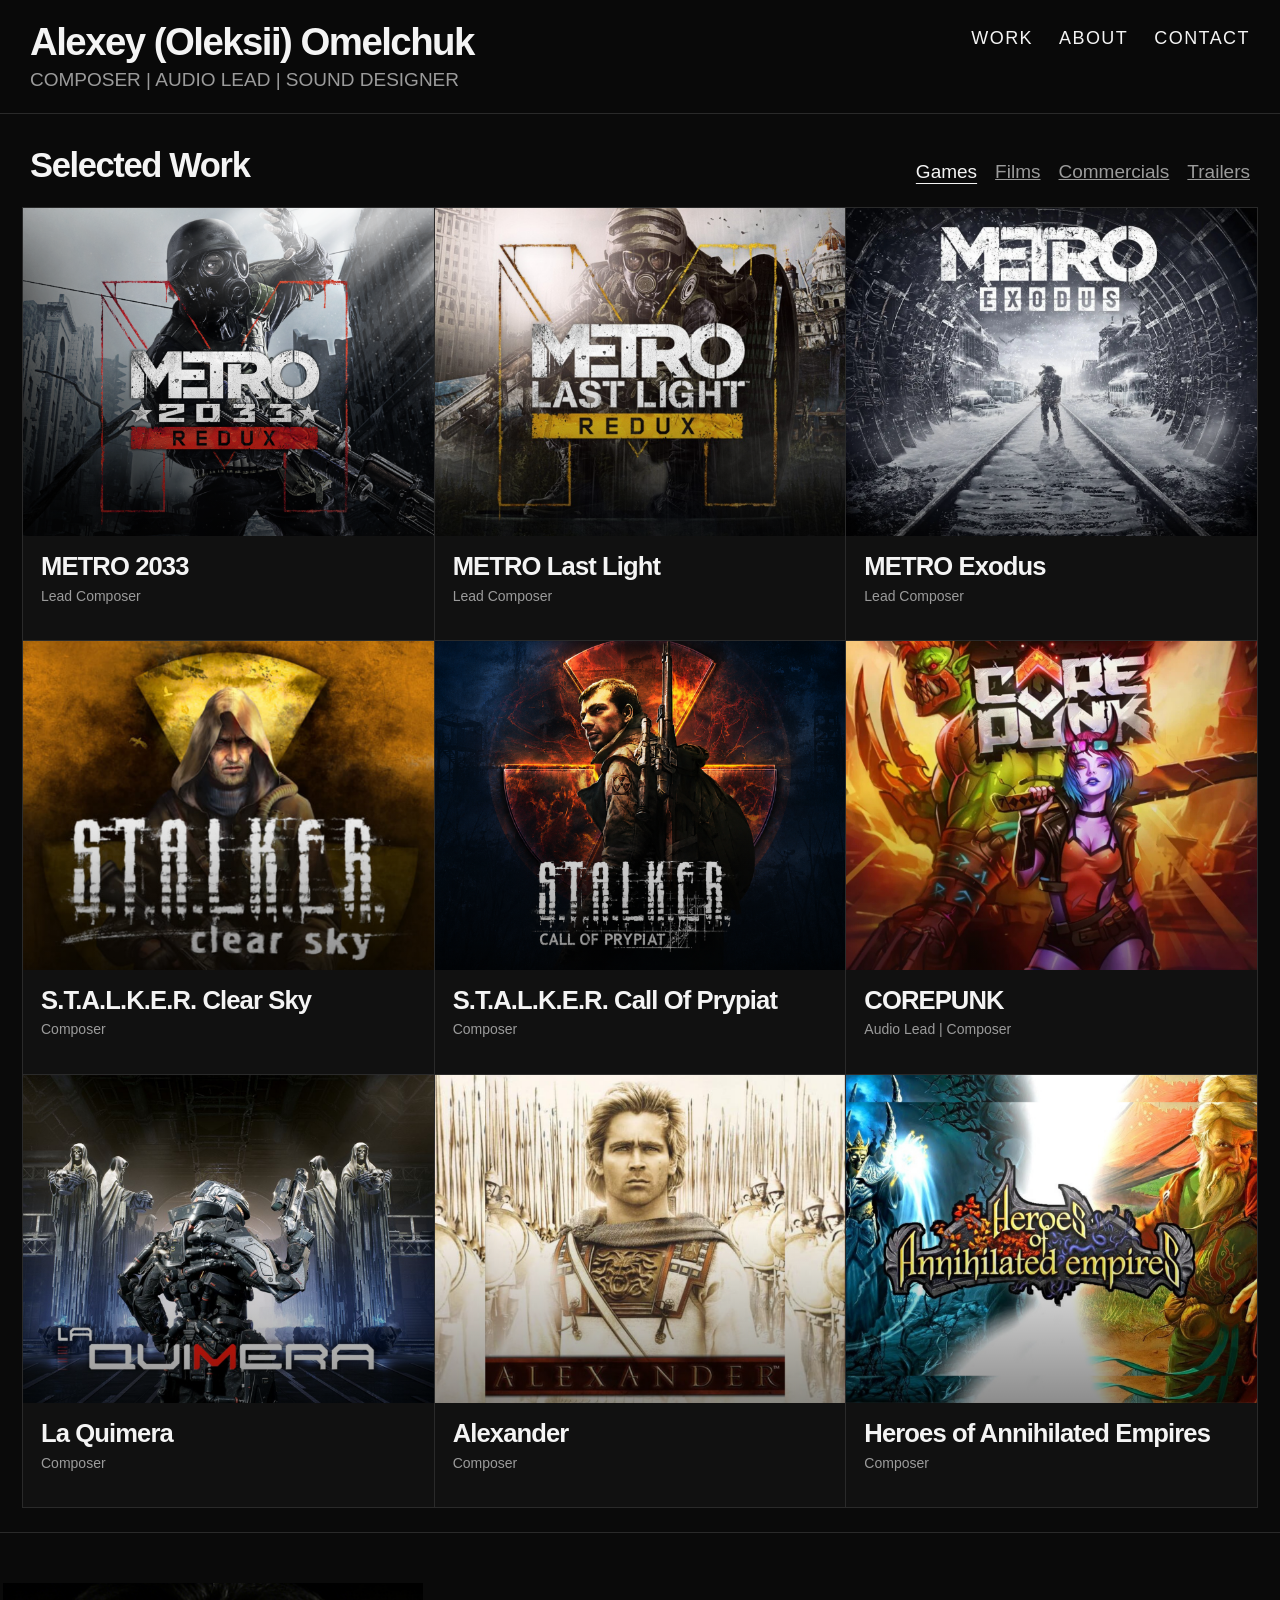
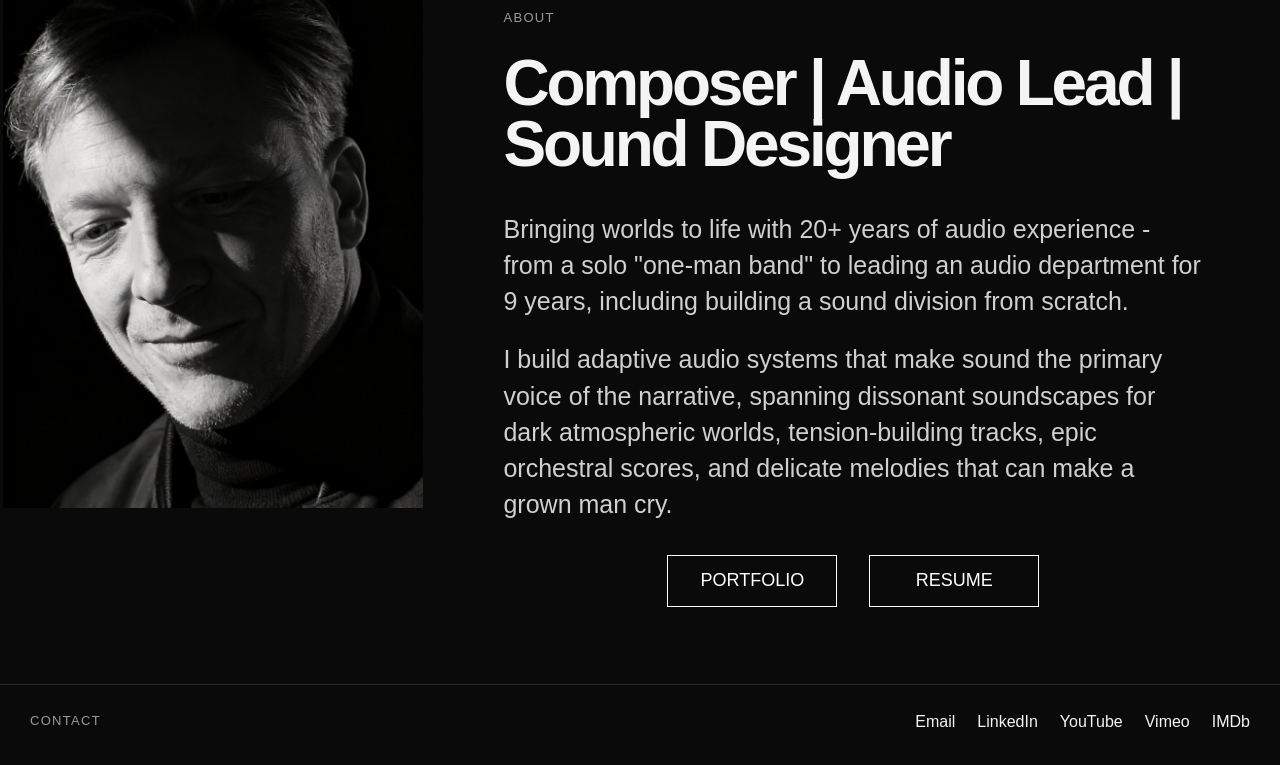
==== commit 79a4124d: "Replace Spotify link with Vimeo link" ====
--- a/index.html
+++ b/index.html
@@ -241,7 +241,7 @@
     <a href="mailto:alexeyomelchuk.music@gmail.com">Email</a>
     <a href="https://www.linkedin.com/in/oleksii-omelchuk" target="_blank" rel="noopener noreferrer">LinkedIn</a>
     <a href="https://www.youtube.com/@AlexeyOmelchuk" target="_blank" rel="noopener noreferrer">YouTube</a>
-    <a href="#">Spotify</a>
+   <a href="https://vimeo.com/user261738134" target="_blank" rel="noopener noreferrer">Vimeo</a>
     <a href="https://www.imdb.com/name/nm3913658/" target="_blank" rel="noopener noreferrer">IMDb</a>
   </div>
 </footer>
--- a/styles.css
+++ b/styles.css
@@ -127,3 +127,39 @@
 .section-head {
   margin-bottom: 24px;
 }
+/* ABOUT BUTTONS */
+
+.about-buttons {
+  display: flex;
+  justify-content: center;
+  gap: 32px;
+  margin-top: 32px;
+}
+
+.about-btn {
+  display: inline-flex;
+  align-items: center;
+  justify-content: center;
+
+  min-width: 170px;
+  height: 52px;
+
+  border: 1px solid #fff;
+  background: transparent;
+  color: #fff;
+
+  font-family: Arial, Helvetica, sans-serif;
+  font-size: 18px;
+  font-weight: 400;
+  text-decoration: none;
+
+  transition: background 0.25s ease,
+              color 0.25s ease,
+              border-color 0.25s ease;
+}
+
+.about-btn:hover {
+  background: #fff;
+  color: #000;
+  border-color: #fff;
+}
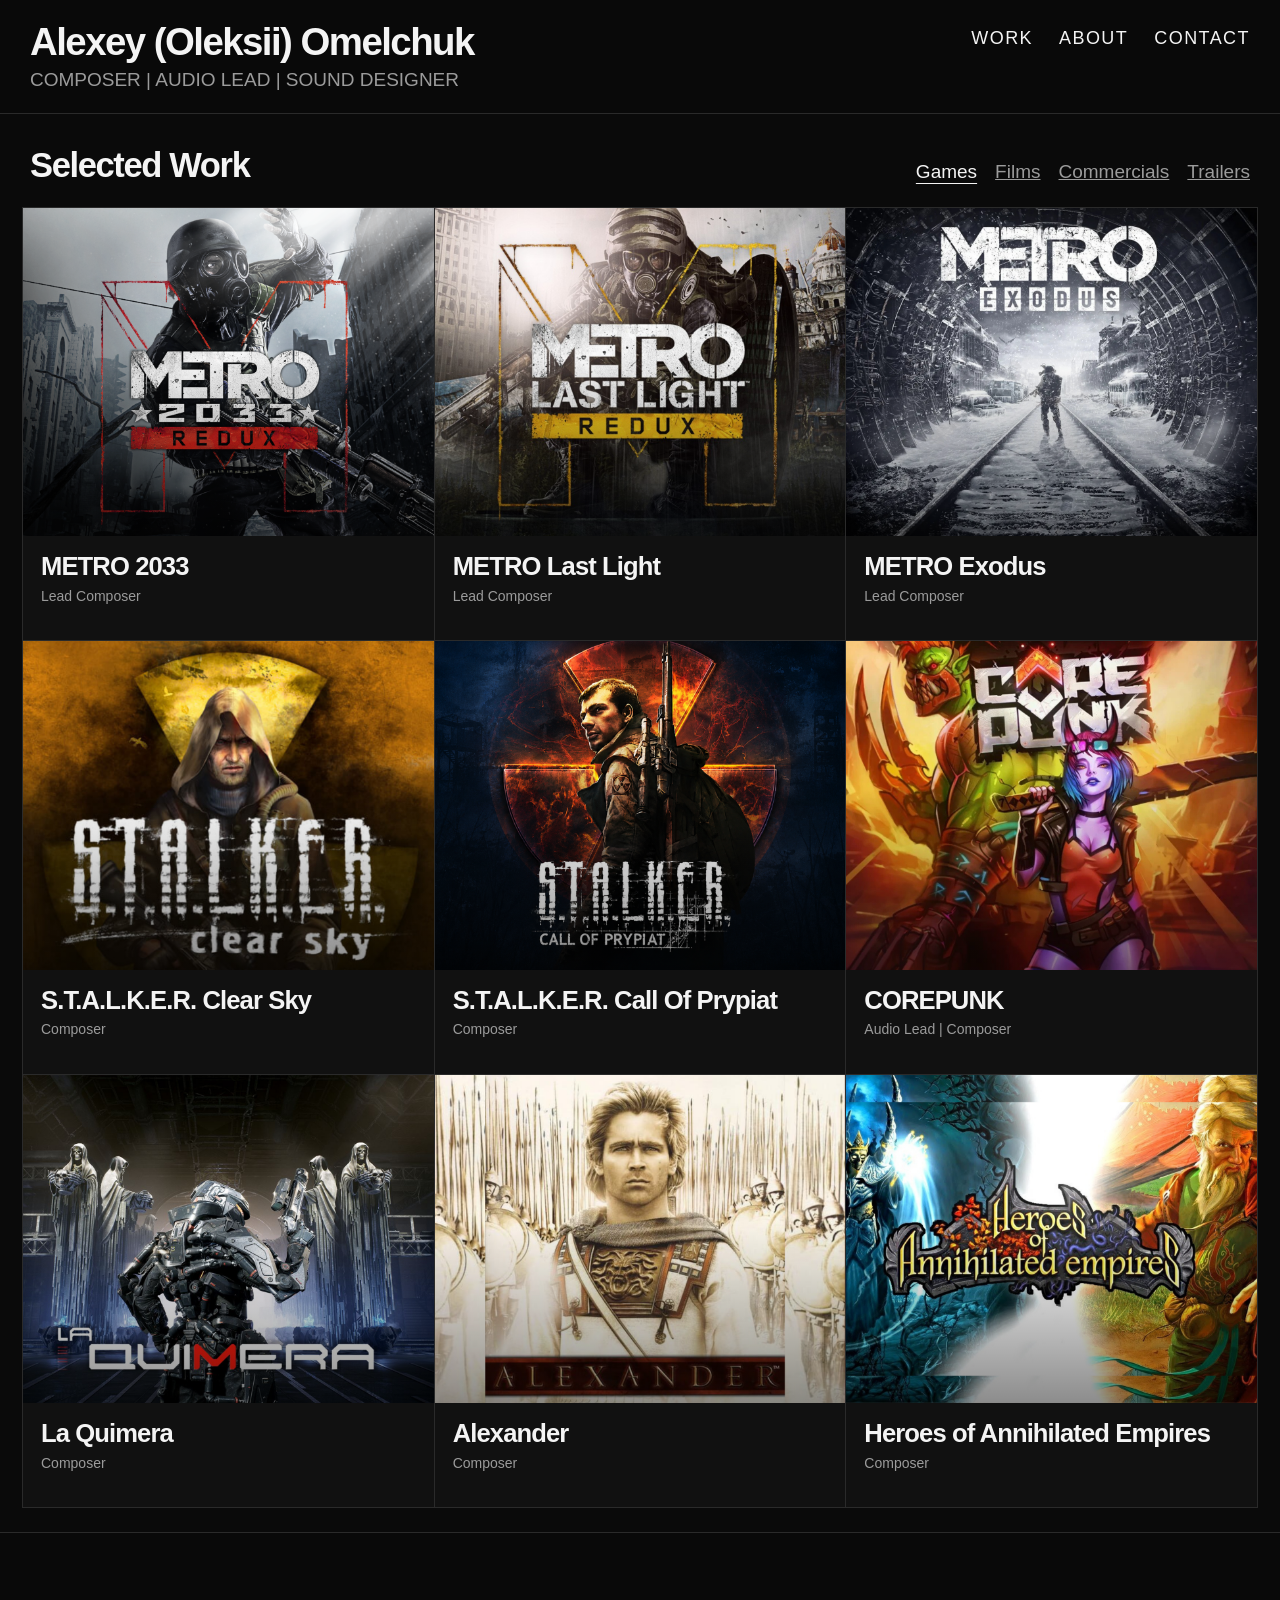
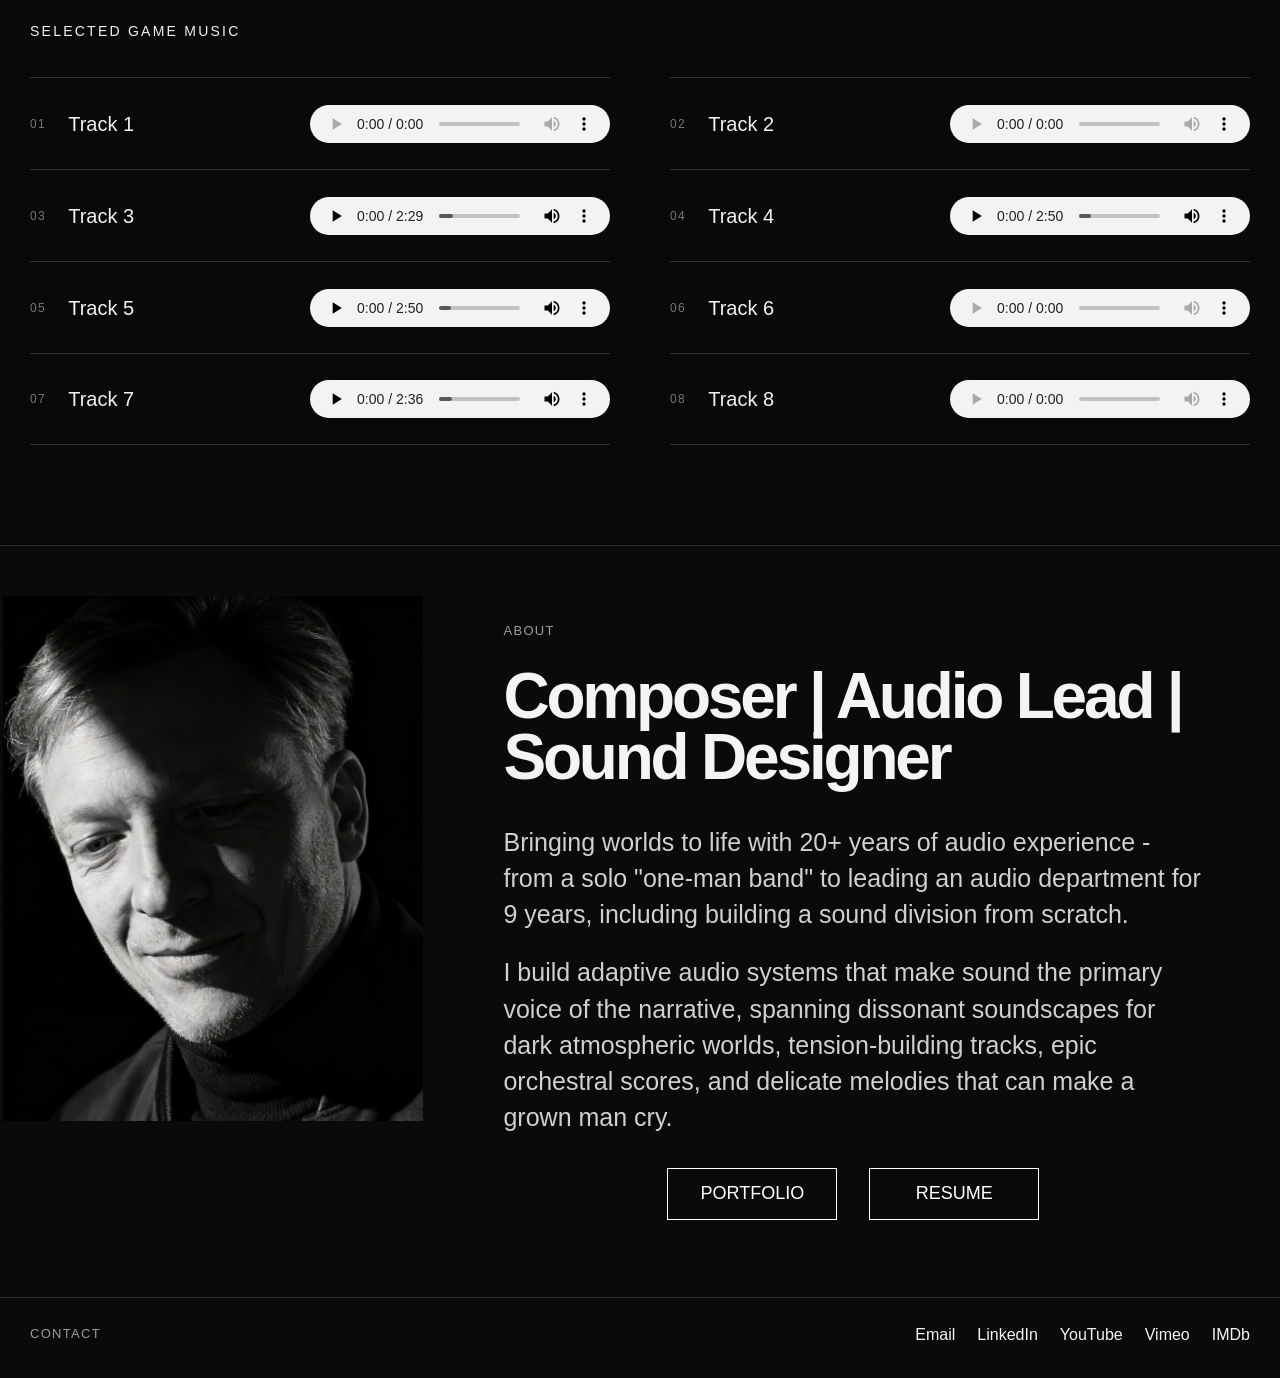
==== commit 388a6f17: "Add game music section with audio tracks" ====
--- a/index.html
+++ b/index.html
@@ -220,6 +220,95 @@
 </div>
   </div>
 </section>
+  <section class="game-music">
+  <div class="game-music__head">
+    <p>SELECTED GAME MUSIC</p>
+  </div>
+
+  <div class="game-music__list">
+
+    <div class="music-track">
+      <div class="music-track__title">
+        <span>01</span>
+        <h3>Track 1</h3>
+      </div>
+      <audio controls preload="metadata">
+        <source src="audio/track-1.mp3" type="audio/mpeg">
+      </audio>
+    </div>
+
+    <div class="music-track">
+      <div class="music-track__title">
+        <span>02</span>
+        <h3>Track 2</h3>
+      </div>
+      <audio controls preload="metadata">
+        <source src="audio/track-2.mp3" type="audio/mpeg">
+      </audio>
+    </div>
+
+    <div class="music-track">
+      <div class="music-track__title">
+        <span>03</span>
+        <h3>Track 3</h3>
+      </div>
+      <audio controls preload="metadata">
+        <source src="audio/track-3.mp3" type="audio/mpeg">
+      </audio>
+    </div>
+
+    <div class="music-track">
+      <div class="music-track__title">
+        <span>04</span>
+        <h3>Track 4</h3>
+      </div>
+      <audio controls preload="metadata">
+        <source src="audio/track-4.mp3" type="audio/mpeg">
+      </audio>
+    </div>
+
+    <div class="music-track">
+      <div class="music-track__title">
+        <span>05</span>
+        <h3>Track 5</h3>
+      </div>
+      <audio controls preload="metadata">
+        <source src="audio/track-5.mp3" type="audio/mpeg">
+      </audio>
+    </div>
+
+    <div class="music-track">
+      <div class="music-track__title">
+        <span>06</span>
+        <h3>Track 6</h3>
+      </div>
+      <audio controls preload="metadata">
+        <source src="audio/track-6.mp3" type="audio/mpeg">
+      </audio>
+    </div>
+
+    <div class="music-track">
+      <div class="music-track__title">
+        <span>07</span>
+        <h3>Track 7</h3>
+      </div>
+      <audio controls preload="metadata">
+        <source src="audio/track-7.mp3" type="audio/mpeg">
+      </audio>
+    </div>
+
+    <div class="music-track">
+      <div class="music-track__title">
+        <span>08</span>
+        <h3>Track 8</h3>
+      </div>
+      <audio controls preload="metadata">
+        <source src="audio/track-8.mp3" type="audio/mpeg">
+      </audio>
+    </div>
+
+  </div>
+</section>
 <section class="about" id="about">
   <div class="portrait-placeholder"></div>
   <div class="about-copy">
@@ -228,7 +317,7 @@
     <p>Bringing worlds to life with 20+ years of audio experience - from a solo "one-man band" to leading an audio department for 9 years, including building a sound division from scratch.</p>
     <p>I build adaptive audio systems that make sound the primary voice of the narrative, spanning dissonant soundscapes for dark atmospheric worlds, tension-building tracks, epic orchestral scores, and delicate melodies that can make a grown man cry.</p>
     <div class="about-buttons">
-  <a href="#work" class="about-btn">PORTFOLIO</a>
+ <a href="portfolio.html" class="about-btn">PORTFOLIO</a>
   <a href="#" class="about-btn">RESUME</a>
 </div>
   </div>
--- a/styles.css
+++ b/styles.css
@@ -163,3 +163,111 @@
   color: #000;
   border-color: #fff;
 }
+/* =========================
+   SELECTED GAME MUSIC
+========================= */
+
+.game-music {
+  padding: 90px 30px 100px;
+  background: #090909;
+  border-top: 1px solid #2a2a2a;
+}
+
+.game-music__head {
+  max-width: 1600px;
+  margin: 0 auto 38px;
+}
+
+.game-music__head p {
+  margin: 0;
+  color: #f2f2f2;
+  font-size: 14px;
+  font-weight: 500;
+  letter-spacing: 0.16em;
+  text-transform: uppercase;
+}
+
+.game-music__list {
+  max-width: 1600px;
+  margin: 0 auto;
+  display: grid;
+  grid-template-columns: repeat(2, minmax(0, 1fr));
+  column-gap: 60px;
+}
+
+.music-track {
+  display: grid;
+  grid-template-columns: minmax(180px, 1fr) 300px;
+  align-items: center;
+  gap: 25px;
+
+  min-height: 92px;
+  border-top: 1px solid #333;
+}
+
+.music-track:nth-last-child(-n + 2) {
+  border-bottom: 1px solid #333;
+}
+
+.music-track__title {
+  display: flex;
+  align-items: center;
+  gap: 22px;
+  min-width: 0;
+}
+
+.music-track__title span {
+  color: #777;
+  font-size: 12px;
+  letter-spacing: 0.12em;
+}
+
+.music-track__title h3 {
+  margin: 0;
+  color: #f2f2f2;
+  font-size: 20px;
+  font-weight: 500;
+  line-height: 1.2;
+}
+
+.music-track audio {
+  display: block;
+  width: 100%;
+  height: 38px;
+}
+
+/* TABLET / MOBILE */
+
+@media (max-width: 1100px) {
+  .game-music__list {
+    grid-template-columns: 1fr;
+  }
+
+  .music-track:nth-last-child(-n + 2) {
+    border-bottom: 0;
+  }
+
+  .music-track:last-child {
+    border-bottom: 1px solid #333;
+  }
+}
+
+@media (max-width: 700px) {
+  .game-music {
+    padding: 65px 20px 75px;
+  }
+
+  .game-music__head {
+    margin-bottom: 28px;
+  }
+
+  .music-track {
+    grid-template-columns: 1fr;
+    gap: 12px;
+    padding: 20px 0;
+  }
+
+  .music-track audio {
+    width: 100%;
+  }
+}
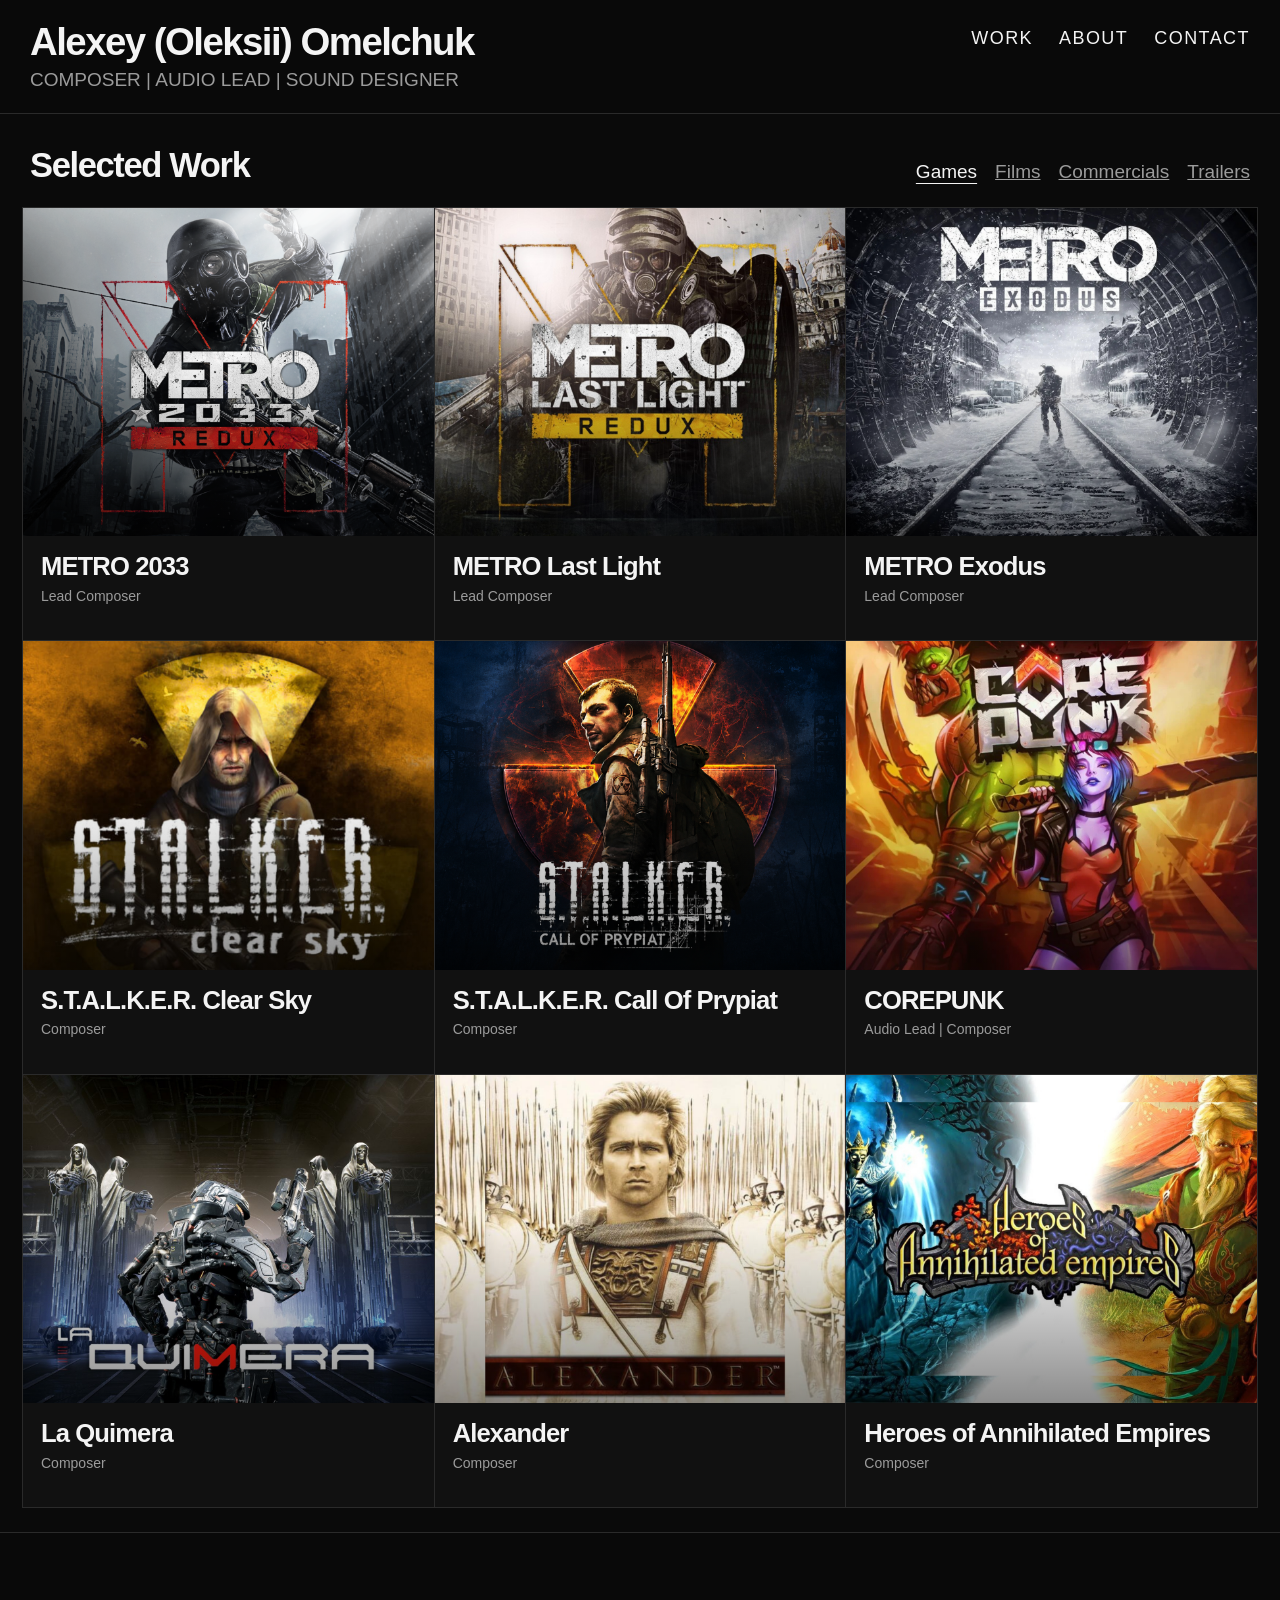
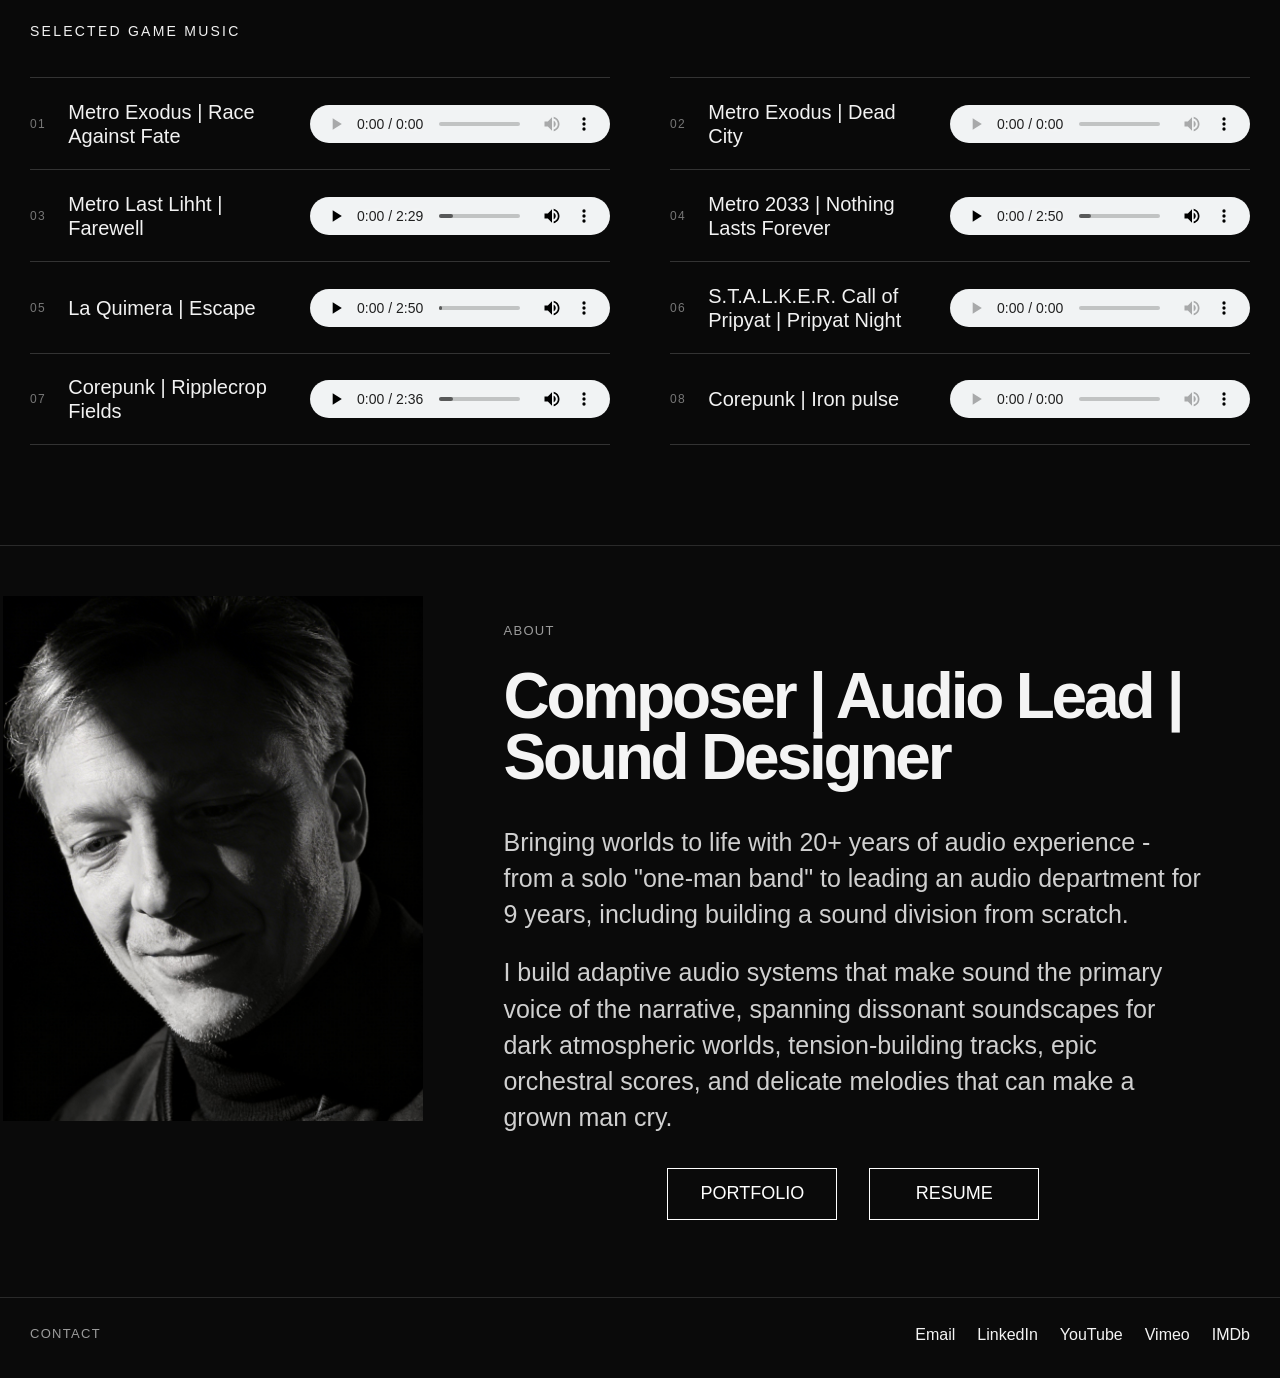
==== commit b250c505: "Update index.html" ====
--- a/index.html
+++ b/index.html
@@ -230,7 +230,7 @@
     <div class="music-track">
       <div class="music-track__title">
         <span>01</span>
-        <h3>Track 1</h3>
+        <h3>Metro Exodus | Race Against Fate</h3>
       </div>
       <audio controls preload="metadata">
         <source src="audio/track-1.mp3" type="audio/mpeg">
@@ -240,7 +240,7 @@
     <div class="music-track">
       <div class="music-track__title">
         <span>02</span>
-        <h3>Track 2</h3>
+        <h3>Metro Exodus | Dead City</h3>
       </div>
       <audio controls preload="metadata">
         <source src="audio/track-2.mp3" type="audio/mpeg">
@@ -250,7 +250,7 @@
     <div class="music-track">
       <div class="music-track__title">
         <span>03</span>
-        <h3>Track 3</h3>
+        <h3>Metro Last Lihht | Farewell </h3>
       </div>
       <audio controls preload="metadata">
         <source src="audio/track-3.mp3" type="audio/mpeg">
@@ -260,7 +260,7 @@
     <div class="music-track">
       <div class="music-track__title">
         <span>04</span>
-        <h3>Track 4</h3>
+        <h3>Metro 2033 | Nothing Lasts Forever</h3>
       </div>
       <audio controls preload="metadata">
         <source src="audio/track-4.mp3" type="audio/mpeg">
@@ -270,7 +270,7 @@
     <div class="music-track">
       <div class="music-track__title">
         <span>05</span>
-        <h3>Track 5</h3>
+        <h3>La Quimera | Escape</h3>
       </div>
       <audio controls preload="metadata">
         <source src="audio/track-5.mp3" type="audio/mpeg">
@@ -280,7 +280,7 @@
     <div class="music-track">
       <div class="music-track__title">
         <span>06</span>
-        <h3>Track 6</h3>
+        <h3>S.T.A.L.K.E.R. Call of Pripyat | Pripyat Night</h3>
       </div>
       <audio controls preload="metadata">
         <source src="audio/track-6.mp3" type="audio/mpeg">
@@ -290,7 +290,7 @@
     <div class="music-track">
       <div class="music-track__title">
         <span>07</span>
-        <h3>Track 7</h3>
+        <h3> Corepunk | Ripplecrop Fields</h3>
       </div>
       <audio controls preload="metadata">
         <source src="audio/track-7.mp3" type="audio/mpeg">
@@ -300,7 +300,7 @@
     <div class="music-track">
       <div class="music-track__title">
         <span>08</span>
-        <h3>Track 8</h3>
+        <h3>Corepunk | Iron pulse</h3>
       </div>
       <audio controls preload="metadata">
         <source src="audio/track-8.mp3" type="audio/mpeg">
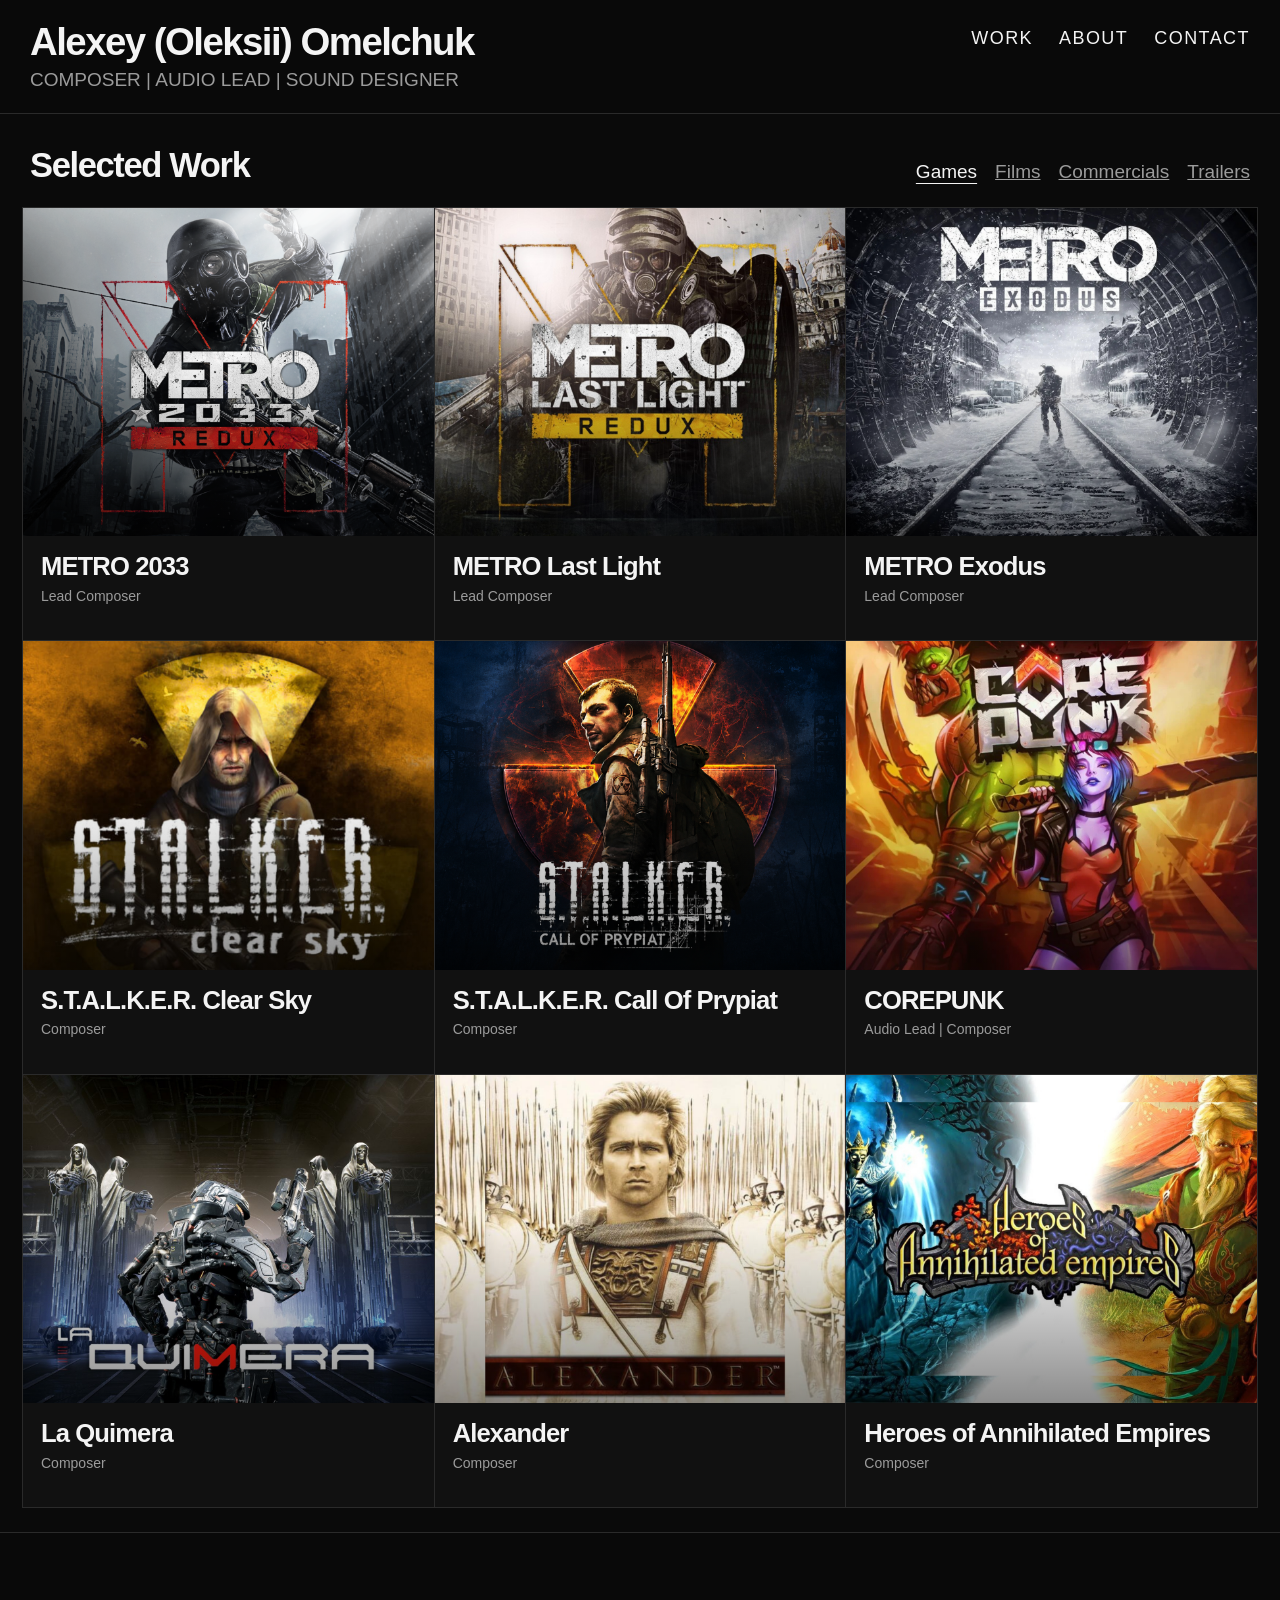
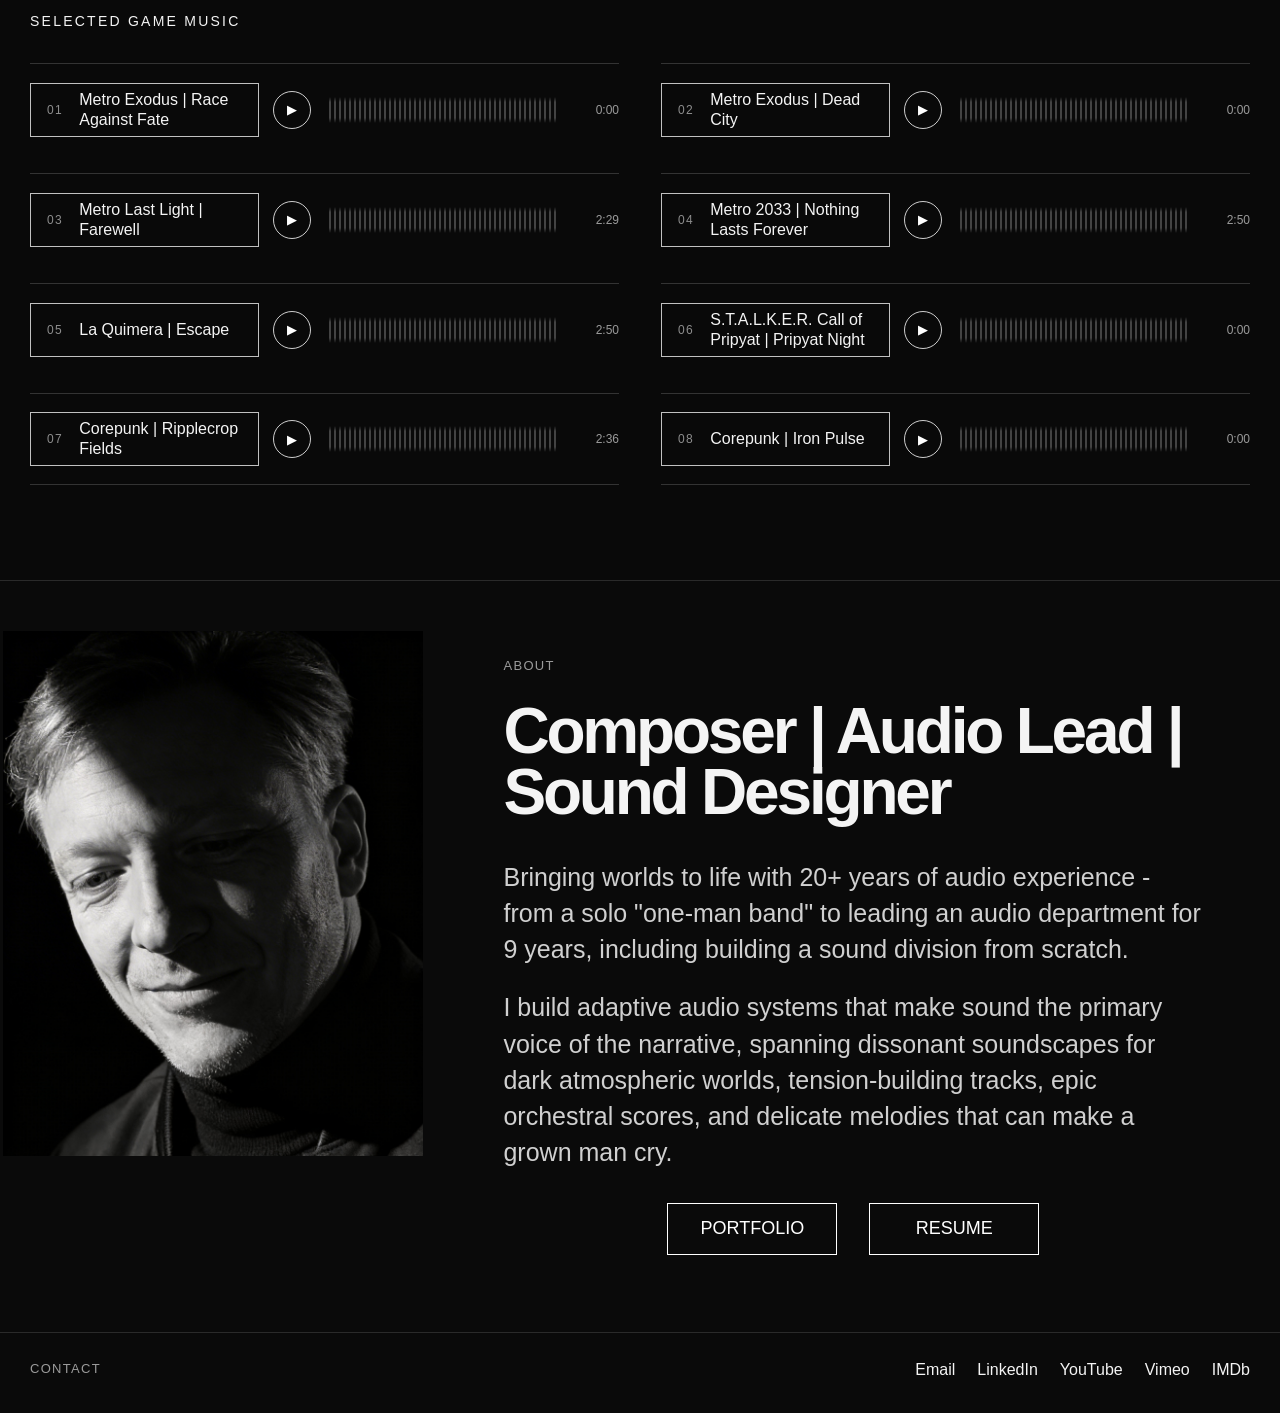
==== commit ba981df8: "Fix typos in music track titles" ====
--- a/index.html
+++ b/index.html
@@ -250,7 +250,7 @@
     <div class="music-track">
       <div class="music-track__title">
         <span>03</span>
-        <h3>Metro Last Lihht | Farewell </h3>
+        <h3>Metro Last Light | Farewell</h3>
       </div>
       <audio controls preload="metadata">
         <source src="audio/track-3.mp3" type="audio/mpeg">
@@ -290,7 +290,7 @@
     <div class="music-track">
       <div class="music-track__title">
         <span>07</span>
-        <h3> Corepunk | Ripplecrop Fields</h3>
+        <h3>Corepunk | Ripplecrop Fields</h3>
       </div>
       <audio controls preload="metadata">
         <source src="audio/track-7.mp3" type="audio/mpeg">
@@ -300,7 +300,7 @@
     <div class="music-track">
       <div class="music-track__title">
         <span>08</span>
-        <h3>Corepunk | Iron pulse</h3>
+        <h3>Corepunk | Iron Pulse</h3>
       </div>
       <audio controls preload="metadata">
         <source src="audio/track-8.mp3" type="audio/mpeg">
--- a/styles.css
+++ b/styles.css
@@ -271,3 +271,179 @@
     width: 100%;
   }
 }
+/* =========================
+   CUSTOM GAME MUSIC PLAYER
+========================= */
+
+.game-music {
+  padding: 80px 30px 95px;
+  background: #090909;
+  border-top: 1px solid var(--line);
+}
+
+.game-music__head {
+  max-width: 1600px;
+  margin: 0 auto 34px;
+}
+
+.game-music__head p {
+  margin: 0;
+  color: #f4f4f4;
+  font-size: 14px;
+  font-weight: 500;
+  letter-spacing: 0.16em;
+  text-transform: uppercase;
+}
+
+.game-music__list {
+  max-width: 1600px;
+  margin: 0 auto;
+  display: grid;
+  grid-template-columns: repeat(2, minmax(0, 1fr));
+  gap: 18px 42px;
+}
+
+.music-track {
+  display: grid;
+  grid-template-columns: minmax(0, 1fr) 42px minmax(120px, 1fr) 48px;
+  align-items: center;
+  gap: 14px;
+}
+
+/* однакові тонкі рамки навколо назв */
+.music-track__title {
+  min-height: 54px;
+  padding: 0 16px;
+  display: flex;
+  align-items: center;
+  gap: 16px;
+
+  border: 1px solid rgba(255,255,255,.75);
+  background: transparent;
+}
+
+.music-track__title span {
+  flex: 0 0 auto;
+  color: #8e8e8e;
+  font-size: 12px;
+  letter-spacing: .12em;
+}
+
+.music-track__title h3 {
+  margin: 0;
+  min-width: 0;
+
+  color: #f4f4f4;
+  font-size: 16px;
+  font-weight: 400;
+  line-height: 1.25;
+}
+
+/* стандартний браузерний плеєр ховаємо */
+.music-track audio {
+  display: none;
+}
+
+/* кнопка play */
+.track-play {
+  width: 38px;
+  height: 38px;
+  padding: 0;
+
+  display: grid;
+  place-items: center;
+
+  border: 1px solid rgba(255,255,255,.8);
+  border-radius: 50%;
+
+  background: transparent;
+  color: #fff;
+
+  font-size: 13px;
+  cursor: pointer;
+
+  transition:
+    background .18s ease,
+    color .18s ease,
+    transform .18s ease;
+}
+
+.track-play:hover {
+  transform: scale(1.06);
+}
+
+/* коли трек грає — біла кнопка */
+.music-track.is-playing .track-play {
+  background: #fff;
+  color: #000;
+}
+
+/* waveform-style лінія */
+.track-progress {
+  position: relative;
+  height: 26px;
+  cursor: pointer;
+  overflow: hidden;
+
+  background:
+    repeating-linear-gradient(
+      90deg,
+      rgba(255,255,255,.24) 0 2px,
+      transparent 2px 5px
+    );
+
+  mask-image: linear-gradient(
+    to bottom,
+    transparent 0%,
+    #000 20%,
+    #000 80%,
+    transparent 100%
+  );
+}
+
+.track-progress__fill {
+  position: absolute;
+  inset: 0 auto 0 0;
+  width: 0%;
+
+  background:
+    repeating-linear-gradient(
+      90deg,
+      #fff 0 2px,
+      transparent 2px 5px
+    );
+
+  transition: width .08s linear;
+}
+
+.track-time {
+  color: #9b9b9b;
+  font-size: 12px;
+  text-align: right;
+  font-variant-numeric: tabular-nums;
+}
+
+@media (max-width: 1100px) {
+  .game-music__list {
+    grid-template-columns: 1fr;
+  }
+}
+
+@media (max-width: 700px) {
+  .game-music {
+    padding: 60px 18px 70px;
+  }
+
+  .music-track {
+    grid-template-columns: 42px 1fr 45px;
+    gap: 12px;
+  }
+
+  .music-track__title {
+    grid-column: 1 / -1;
+  }
+
+  .track-progress {
+    grid-column: 2;
+  }
+}
